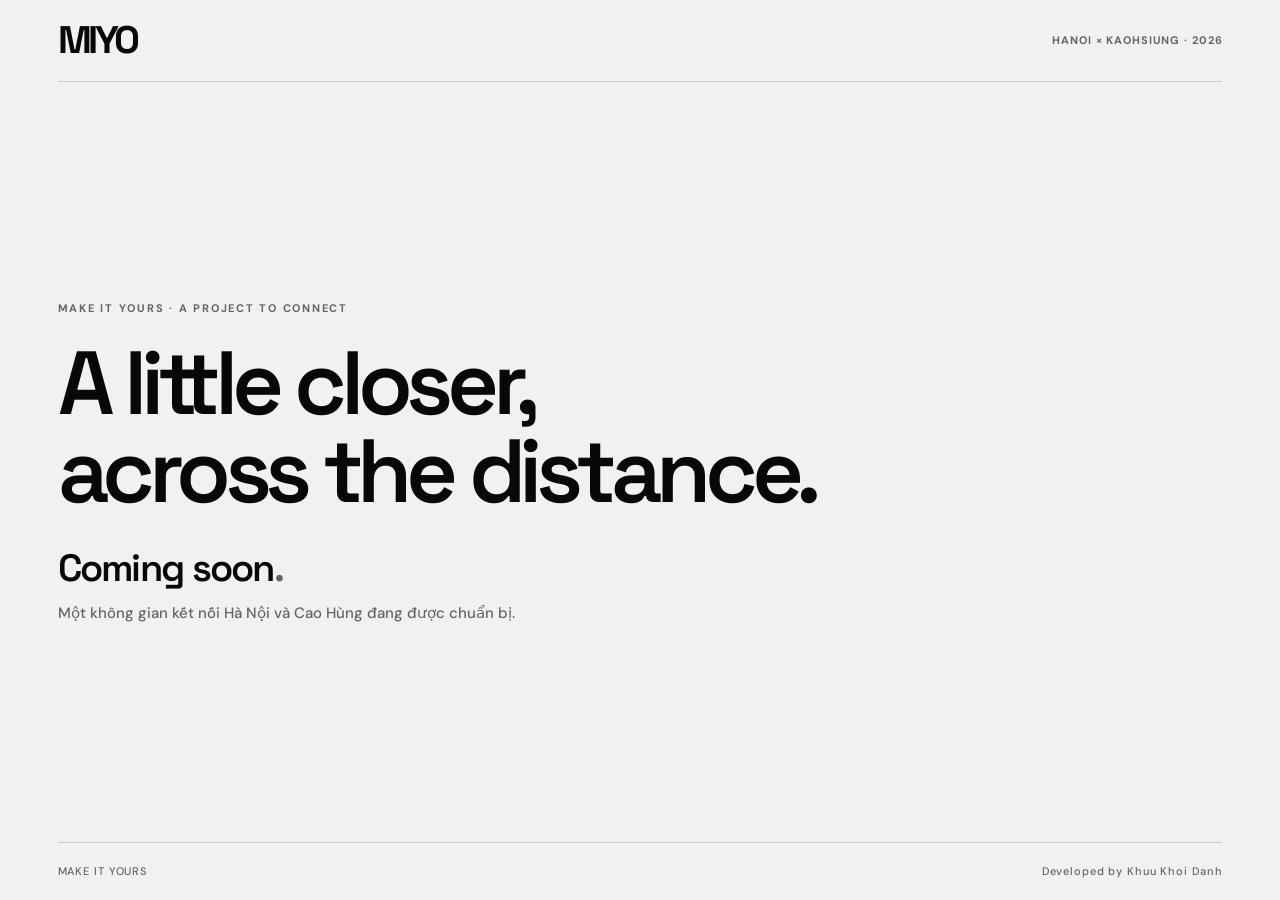
==== index.html @ 2bb4de09 "Publish MIYO coming soon page" ====
<!DOCTYPE html>
<html lang="vi">
<head>
  <meta charset="utf-8">
  <meta name="viewport" content="width=device-width, initial-scale=1">
  <meta name="description" content="MIYO — Make It Yours. Hanoi × Kaohsiung 2026. Coming soon.">
  <meta name="theme-color" content="#f1f1f0">
  <title>MIYO — Coming Soon</title>
  <link rel="preconnect" href="https://fonts.googleapis.com">
  <link rel="preconnect" href="https://fonts.gstatic.com" crossorigin>
  <link href="https://fonts.googleapis.com/css2?family=DM+Sans:wght@400;500;600;700&family=Space+Grotesk:wght@400;500;600;700&display=swap" rel="stylesheet">
  <link rel="stylesheet" href="coming-soon.css">
</head>
<body>
  <main class="coming-soon">
    <header class="topline">
      <a class="brand" href="./" aria-label="MIYO home">MIYO</a>
      <span>HANOI × KAOHSIUNG · 2026</span>
    </header>

    <section class="message" aria-labelledby="title">
      <p class="eyebrow">MAKE IT YOURS · A PROJECT TO CONNECT</p>
      <h1 id="title">A little closer,<br>across the distance.</h1>
      <p class="status">Coming soon<span aria-hidden="true">.</span></p>
      <p class="description">Một không gian kết nối Hà Nội và Cao Hùng đang được chuẩn bị.</p>
    </section>

    <footer>
      <span>MAKE IT YOURS</span>
      <span>Developed by Khuu Khoi Danh</span>
    </footer>
  </main>
</body>
</html>
---- coming-soon.css ----
:root {
  color-scheme: light;
  --paper: #f1f1f0;
  --ink: #080808;
  --muted: #656565;
  --line: #c9c9c7;
}

* { box-sizing: border-box; }

body {
  width: 100%;
  min-height: 100vh;
  min-height: 100svh;
  margin: 0;
  background: var(--paper);
  color: var(--ink);
  font: 500 15px/1.5 "DM Sans", Arial, sans-serif;
}

.coming-soon {
  display: flex;
  width: min(calc(100% - 9vw), 1740px);
  min-height: 100vh;
  min-height: 100svh;
  margin: auto;
  flex-direction: column;
}

.topline,
footer {
  display: flex;
  align-items: center;
  justify-content: space-between;
  gap: 20px;
}

.topline {
  min-height: 82px;
  border-bottom: 1px solid var(--line);
  color: var(--muted);
  font-size: 11px;
  font-weight: 700;
  letter-spacing: .08em;
}

.brand {
  color: var(--ink);
  font: 700 clamp(25px, 3vw, 39px)/1 "Space Grotesk", sans-serif;
  letter-spacing: -.09em;
  text-decoration: none;
}

.message {
  display: flex;
  flex: 1;
  flex-direction: column;
  justify-content: center;
  padding: 64px 0;
}

.eyebrow {
  margin: 0 0 24px;
  color: var(--muted);
  font-size: 11px;
  font-weight: 700;
  letter-spacing: .16em;
}

h1 {
  max-width: 900px;
  margin: 0;
  font: 600 clamp(42px, 7vw, 100px)/.98 "Space Grotesk", sans-serif;
  letter-spacing: -.07em;
}

.status {
  margin: 32px 0 0;
  font: 600 clamp(24px, 3vw, 38px)/1.1 "Space Grotesk", sans-serif;
  letter-spacing: -.045em;
}

.status span { color: var(--muted); }

.description {
  max-width: 480px;
  margin: 12px 0 0;
  color: var(--muted);
}

footer {
  min-height: 58px;
  border-top: 1px solid var(--line);
  color: var(--muted);
  font-size: 11px;
  letter-spacing: .08em;
}

@media (max-width: 600px) {
  .coming-soon { width: calc(100% - 36px); }
  .topline { min-height: 64px; font-size: 9px; }
  .message { padding: 48px 0; }
  .eyebrow { font-size: 9px; letter-spacing: .12em; }
  h1 { font-size: clamp(40px, 11vw, 64px); }
  .status { margin-top: 26px; }
  footer { min-height: 48px; gap: 12px; font-size: 8px; }
}
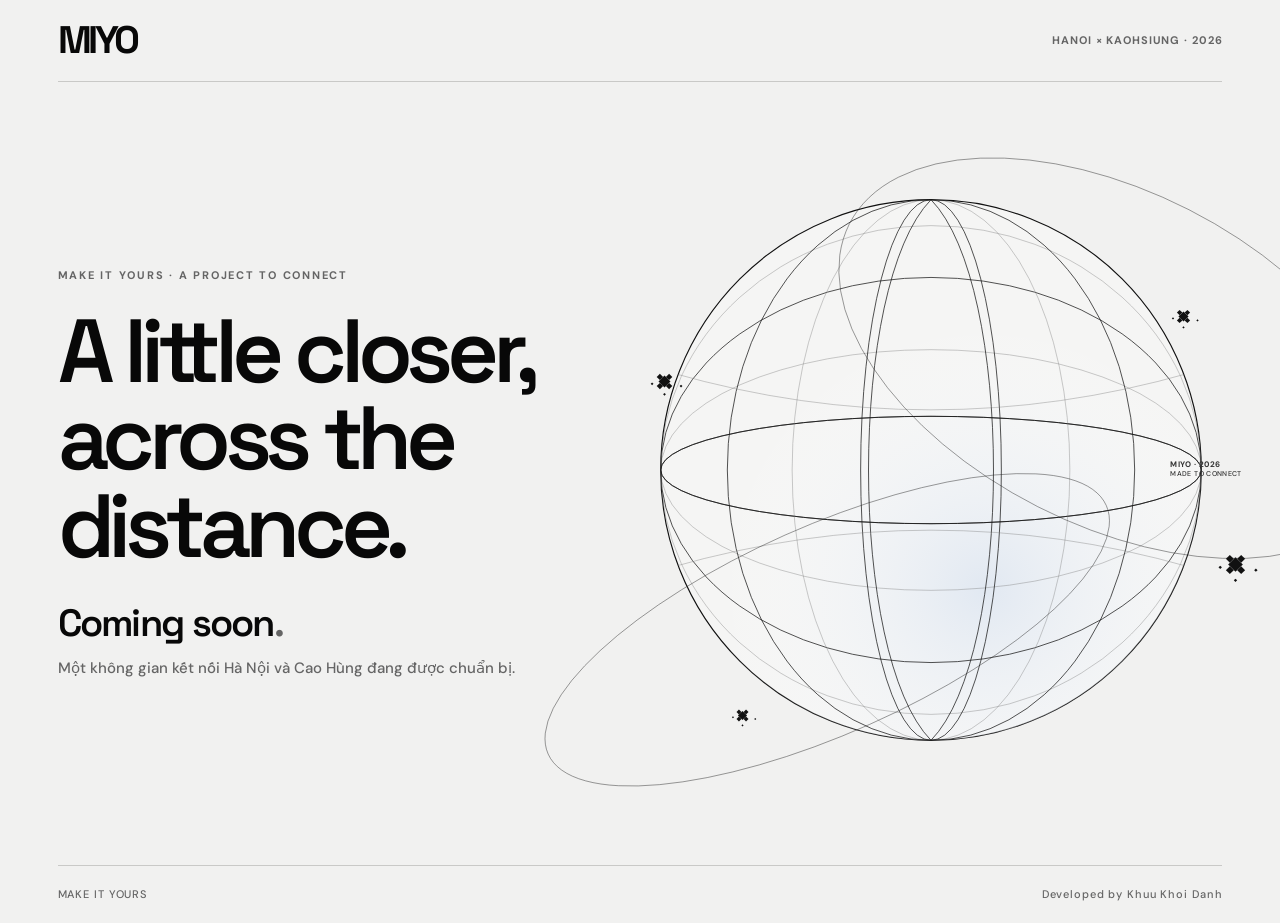
==== commit cfb59416: "Add globe and private access route" ====
--- a/index.html
+++ b/index.html
@@ -19,10 +19,41 @@
     </header>
 
     <section class="message" aria-labelledby="title">
-      <p class="eyebrow">MAKE IT YOURS · A PROJECT TO CONNECT</p>
-      <h1 id="title">A little closer,<br>across the distance.</h1>
-      <p class="status">Coming soon<span aria-hidden="true">.</span></p>
-      <p class="description">Một không gian kết nối Hà Nội và Cao Hùng đang được chuẩn bị.</p>
+      <div class="message-copy">
+        <p class="eyebrow">MAKE IT YOURS · A PROJECT TO CONNECT</p>
+        <h1 id="title">A little closer,<br>across the distance.</h1>
+        <p class="status">Coming soon<span aria-hidden="true">.</span></p>
+        <p class="description">Một không gian kết nối Hà Nội và Cao Hùng đang được chuẩn bị.</p>
+      </div>
+      <div class="globe-wrap" aria-hidden="true">
+        <svg class="globe" viewBox="0 0 700 700" role="presentation">
+          <defs>
+            <clipPath id="sphere"><circle cx="350" cy="350" r="292" /></clipPath>
+            <radialGradient id="glow" cx="60%" cy="72%">
+              <stop offset="0" stop-color="#dce5f1" stop-opacity=".8" />
+              <stop offset="1" stop-color="#fff" stop-opacity="0" />
+            </radialGradient>
+          </defs>
+          <circle class="mesh" cx="350" cy="350" r="292" />
+          <circle cx="350" cy="350" r="292" fill="url(#glow)" />
+          <g clip-path="url(#sphere)">
+            <ellipse class="lat" cx="350" cy="350" rx="292" ry="58" />
+            <ellipse class="lat soft" cx="350" cy="350" rx="292" ry="130" />
+            <ellipse class="lat" cx="350" cy="350" rx="292" ry="208" />
+            <ellipse class="lat soft" cx="350" cy="350" rx="292" ry="264" />
+            <ellipse class="lat" cx="350" cy="350" rx="292" ry="58" transform="rotate(180 350 350)" />
+            <ellipse class="long" cx="350" cy="350" rx="76" ry="292" />
+            <ellipse class="long soft" cx="350" cy="350" rx="150" ry="292" />
+            <ellipse class="long" cx="350" cy="350" rx="220" ry="292" />
+            <path class="long" d="M350 58 C260 150 260 550 350 642 M350 58 C440 150 440 550 350 642" />
+            <path class="lat soft" d="M70 245 Q350 325 630 245 M70 455 Q350 375 630 455" />
+          </g>
+          <ellipse class="orbit" cx="350" cy="350" rx="330" ry="112" transform="rotate(-24 350 350)" />
+          <ellipse class="orbit orbit-second" cx="350" cy="350" rx="320" ry="180" transform="rotate(27 350 350)" />
+        </svg>
+        <i class="sat one"></i><i class="sat two"></i><i class="sat three"></i><i class="sat four"></i>
+        <span class="annotation"><b>MIYO · 2026</b>MADE TO CONNECT</span>
+      </div>
     </section>
 
     <footer>
--- a/coming-soon.css
+++ b/coming-soon.css
@@ -52,12 +52,15 @@
 }
 
 .message {
-  display: flex;
+  display: grid;
   flex: 1;
-  flex-direction: column;
-  justify-content: center;
+  grid-template-columns: minmax(0, .9fr) minmax(340px, 1.1fr);
+  align-items: center;
+  gap: 24px;
   padding: 64px 0;
 }
+
+.message-copy { position: relative; z-index: 2; }
 
 .eyebrow {
   margin: 0 0 24px;
@@ -88,6 +91,61 @@
   color: var(--muted);
 }
 
+.globe-wrap {
+  position: relative;
+  width: min(52vw, 72svh, 720px);
+  aspect-ratio: 1;
+  justify-self: center;
+  margin-right: -7%;
+}
+
+.globe { width: 100%; height: 100%; overflow: visible; animation: float 8s ease-in-out infinite; }
+.globe .mesh { fill: rgba(255,255,255,.28); stroke: #111; stroke-width: 1.25; }
+.globe .lat, .globe .long { fill: none; stroke: #171717; stroke-width: 1; opacity: .8; }
+.globe .soft { stroke: #777; opacity: .42; }
+.orbit { fill: none; stroke: #222; stroke-width: .8; opacity: .55; transform-origin: center; animation: orbit 32s linear infinite; }
+.orbit-second { animation-direction: reverse; animation-duration: 40s; }
+
+.sat {
+  position: absolute;
+  width: 13px;
+  height: 13px;
+  background: #111;
+  transform: rotate(45deg);
+  box-shadow: 10px 0 0 -3px #111, -10px 0 0 -3px #111, 0 10px 0 -3px #111, 0 -10px 0 -3px #111;
+}
+
+.sat::after {
+  position: absolute;
+  top: 19px;
+  left: 19px;
+  width: 3px;
+  height: 3px;
+  background: #111;
+  content: "";
+  box-shadow: 9px -27px #111, -25px 2px #111;
+}
+
+.sat.one { top: 35%; left: 8%; transform: scale(.65) rotate(45deg); }
+.sat.two { top: 63%; right: 2%; transform: scale(.8) rotate(45deg); }
+.sat.three { top: 25%; right: 10%; transform: scale(.55) rotate(45deg); }
+.sat.four { bottom: 12%; left: 20%; transform: scale(.5) rotate(45deg); }
+
+.annotation {
+  position: absolute;
+  top: 48%;
+  right: 2%;
+  color: #333;
+  font-size: 7px;
+  line-height: 1.2;
+  letter-spacing: .05em;
+}
+
+.annotation b { display: block; font-size: 8px; }
+
+@keyframes float { 0%, 100% { transform: translateY(0); } 50% { transform: translateY(-10px); } }
+@keyframes orbit { to { transform: rotate(360deg); } }
+
 footer {
   min-height: 58px;
   border-top: 1px solid var(--line);
@@ -99,9 +157,20 @@
 @media (max-width: 600px) {
   .coming-soon { width: calc(100% - 36px); }
   .topline { min-height: 64px; font-size: 9px; }
-  .message { padding: 48px 0; }
+  .message { grid-template-columns: minmax(0, 1fr); grid-template-rows: auto minmax(0, 1fr); gap: 12px; padding: 24px 0; }
   .eyebrow { font-size: 9px; letter-spacing: .12em; }
   h1 { font-size: clamp(40px, 11vw, 64px); }
   .status { margin-top: 26px; }
+  .globe-wrap { width: min(70vw, 38svh, 360px); align-self: end; justify-self: end; margin: auto -4% 0 0; }
+  .annotation { right: -1%; font-size: 6px; }
   footer { min-height: 48px; gap: 12px; font-size: 8px; }
 }
+
+@media (max-width: 800px) and (min-width: 601px) {
+  .message { grid-template-columns: minmax(0, .9fr) minmax(300px, 1.1fr); }
+  .globe-wrap { width: min(48vw, 65svh, 520px); margin-right: -5%; }
+}
+
+@media (prefers-reduced-motion: reduce) {
+  *, *::before, *::after { animation: none !important; }
+}
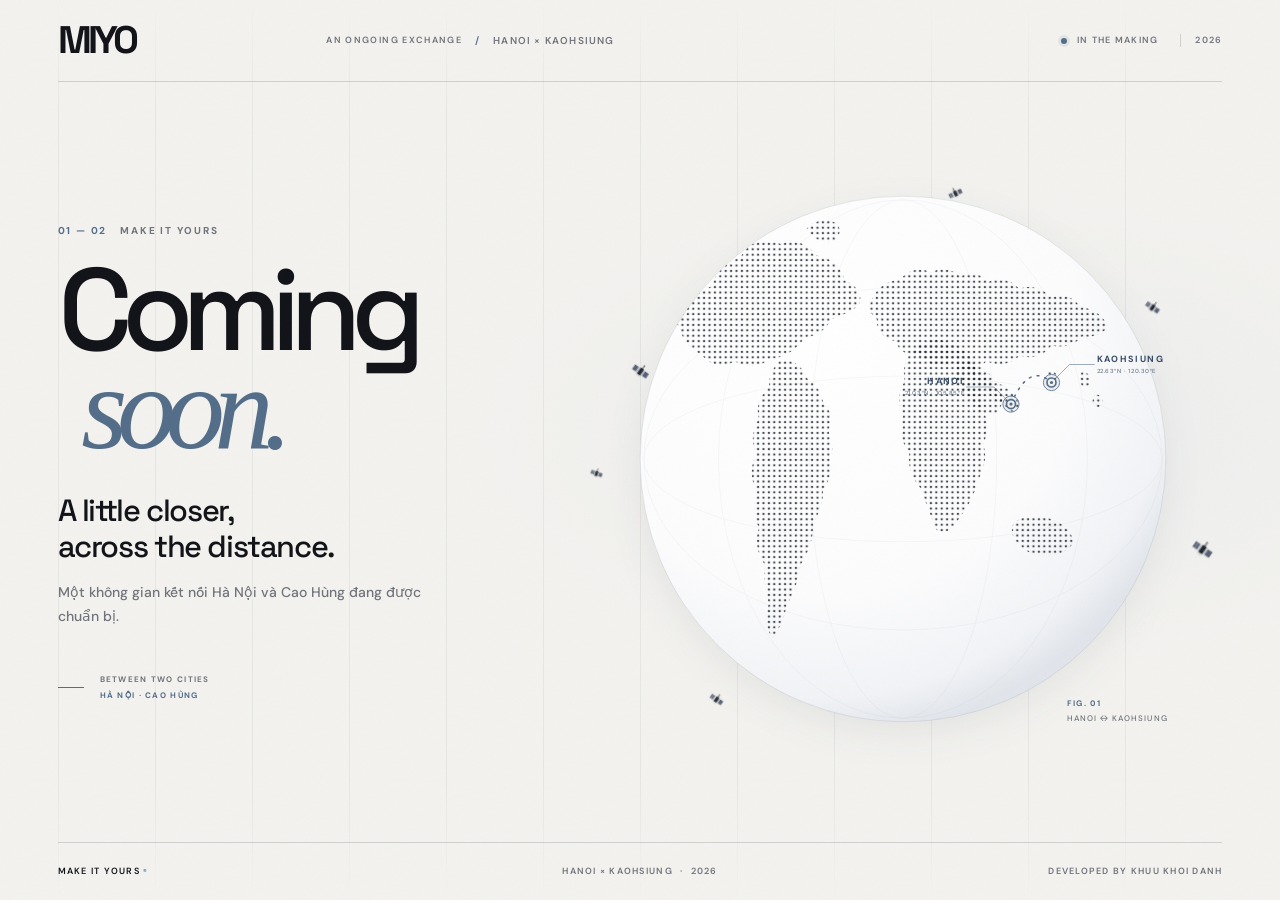
==== commit 39c98b7a: "Checkpoint current MIYO landing page" ====
--- a/index.html
+++ b/index.html
@@ -4,7 +4,7 @@
   <meta charset="utf-8">
   <meta name="viewport" content="width=device-width, initial-scale=1">
   <meta name="description" content="MIYO — Make It Yours. Hanoi × Kaohsiung 2026. Coming soon.">
-  <meta name="theme-color" content="#f1f1f0">
+  <meta name="theme-color" content="#f3f2ef">
   <title>MIYO — Coming Soon</title>
   <link rel="preconnect" href="https://fonts.googleapis.com">
   <link rel="preconnect" href="https://fonts.gstatic.com" crossorigin>
@@ -15,51 +15,186 @@
   <main class="coming-soon">
     <header class="topline">
       <a class="brand" href="./" aria-label="MIYO home">MIYO</a>
-      <span>HANOI × KAOHSIUNG · 2026</span>
+      <div class="topline-place">
+        <span class="topline-label">AN ONGOING EXCHANGE</span>
+        <span class="topline-separator" aria-hidden="true">/</span>
+        <span>HANOI × KAOHSIUNG</span>
+      </div>
+      <div class="topline-meta"><span class="status-mark" aria-hidden="true"></span><span>IN THE MAKING</span><span class="topline-year">2026</span></div>
     </header>
 
     <section class="message" aria-labelledby="title">
       <div class="message-copy">
-        <p class="eyebrow">MAKE IT YOURS · A PROJECT TO CONNECT</p>
-        <h1 id="title">A little closer,<br>across the distance.</h1>
-        <p class="status">Coming soon<span aria-hidden="true">.</span></p>
+        <p class="eyebrow"><span class="eyebrow-index">01 — 02</span> MAKE IT YOURS</p>
+        <h1 id="title"><span>Coming</span><span class="title-accent">soon.</span></h1>
+        <p class="tagline">A little closer,<br>across the distance.</p>
         <p class="description">Một không gian kết nối Hà Nội và Cao Hùng đang được chuẩn bị.</p>
+        <div class="copy-footnote">
+          <span class="footnote-rule" aria-hidden="true"></span>
+          <span>BETWEEN TWO CITIES</span>
+          <span>HÀ NỘI · CAO HÙNG</span>
+        </div>
       </div>
-      <div class="globe-wrap" aria-hidden="true">
-        <svg class="globe" viewBox="0 0 700 700" role="presentation">
+      <figure class="globe-wrap" aria-labelledby="map-caption">
+        <svg class="globe" viewBox="0 0 700 700" role="img" aria-labelledby="globe-title globe-description">
+          <title id="globe-title">Hanoi and Kaohsiung connected across the globe</title>
+          <desc id="globe-description">A dotted world map with animated markers and a route between the two cities.</desc>
           <defs>
             <clipPath id="sphere"><circle cx="350" cy="350" r="292" /></clipPath>
-            <radialGradient id="glow" cx="60%" cy="72%">
-              <stop offset="0" stop-color="#dce5f1" stop-opacity=".8" />
-              <stop offset="1" stop-color="#fff" stop-opacity="0" />
+            <radialGradient id="globe-shade" cx="34%" cy="27%" r="76%">
+              <stop offset="0" stop-color="#fff" />
+              <stop offset=".64" stop-color="#fcfcfd" />
+              <stop offset=".9" stop-color="#f1f3f6" />
+              <stop offset="1" stop-color="#e1e5eb" />
             </radialGradient>
+            <pattern id="map-dots" width="6" height="6" patternUnits="userSpaceOnUse">
+              <circle cx="3" cy="3" r="1.35" fill="#202630" />
+            </pattern>
           </defs>
           <circle class="mesh" cx="350" cy="350" r="292" />
-          <circle cx="350" cy="350" r="292" fill="url(#glow)" />
           <g clip-path="url(#sphere)">
-            <ellipse class="lat" cx="350" cy="350" rx="292" ry="58" />
-            <ellipse class="lat soft" cx="350" cy="350" rx="292" ry="130" />
-            <ellipse class="lat" cx="350" cy="350" rx="292" ry="208" />
-            <ellipse class="lat soft" cx="350" cy="350" rx="292" ry="264" />
-            <ellipse class="lat" cx="350" cy="350" rx="292" ry="58" transform="rotate(180 350 350)" />
-            <ellipse class="long" cx="350" cy="350" rx="76" ry="292" />
-            <ellipse class="long soft" cx="350" cy="350" rx="150" ry="292" />
-            <ellipse class="long" cx="350" cy="350" rx="220" ry="292" />
-            <path class="long" d="M350 58 C260 150 260 550 350 642 M350 58 C440 150 440 550 350 642" />
-            <path class="lat soft" d="M70 245 Q350 325 630 245 M70 455 Q350 375 630 455" />
+            <g class="graticule">
+              <ellipse cx="350" cy="350" rx="288" ry="92" />
+              <ellipse cx="350" cy="350" rx="288" ry="190" />
+              <ellipse cx="350" cy="350" rx="104" ry="288" />
+              <ellipse cx="350" cy="350" rx="205" ry="288" />
+            </g>
+            <path class="landmass" d="M99 199 C106 181 119 166 137 158 C143 141 155 131 170 125 C178 109 196 103 214 111 C229 104 244 111 254 124 C270 126 282 137 285 151 C299 157 306 168 301 179 C293 187 281 190 270 195 C264 208 252 213 240 216 C231 229 217 238 201 239 C190 249 176 250 163 241 C149 250 136 246 126 234 C112 228 104 215 99 199Z" />
+            <path class="landmass" d="M215 239 C228 239 239 248 244 261 C252 265 259 274 261 286 C270 295 273 307 267 318 C270 329 275 340 269 351 C272 365 267 376 261 386 C262 401 254 413 250 425 C250 442 244 455 236 468 C234 486 227 501 220 515 C218 529 211 541 205 549 C197 538 196 524 201 511 C198 498 194 483 197 468 C188 455 185 441 190 427 C184 414 182 399 188 386 C180 373 180 358 187 345 C181 332 182 317 190 305 C186 293 191 280 201 270 C201 257 206 247 215 239Z" />
+            <path class="landmass" d="M315 174 C320 160 332 151 347 151 C355 140 369 136 381 143 C392 136 405 139 414 147 C425 141 437 144 445 153 C458 148 471 151 479 161 C492 156 505 160 513 169 C527 165 541 171 547 181 C562 182 573 192 578 203 C571 212 560 215 549 214 C540 224 527 227 515 224 C505 237 492 239 480 235 C468 246 455 247 443 241 C431 253 417 253 406 243 C393 250 380 246 371 236 C357 238 346 230 341 219 C328 216 320 207 321 195 C313 189 311 181 315 174Z" />
+            <path class="landmass" d="M418 240 C433 243 447 253 453 265 C466 269 478 280 479 291 C475 300 467 299 461 290 C453 287 447 279 441 271 C432 264 423 254 418 240Z" />
+            <path class="landmass" d="M362 228 C376 216 393 215 407 223 C421 228 430 240 430 255 C440 266 443 280 438 293 C445 306 445 321 439 334 C444 347 440 362 433 374 C430 390 421 405 411 418 C404 430 393 436 385 426 C381 410 374 397 370 383 C360 372 355 358 357 344 C348 331 345 316 350 302 C344 289 344 275 352 264 C349 249 353 237 362 228Z" />
+            <path class="landmass" d="M411 247 C425 244 439 251 446 263 C456 269 462 280 459 291 C454 302 444 304 435 297 C427 287 417 279 411 267 C407 260 407 253 411 247Z" />
+            <path class="landmass" d="M474 420 C487 411 504 411 517 418 C531 422 539 433 539 444 C531 454 519 459 507 457 C493 458 481 450 474 439 C470 432 470 425 474 420Z" />
+            <path class="landmass" d="M243 94 C252 84 265 82 276 88 C282 94 280 103 273 109 C261 111 250 106 243 94Z" />
+            <path class="landmass" d="M511 253 C516 250 521 254 521 260 C521 265 517 270 513 269 C509 265 508 258 511 253Z M548 254 C553 252 558 256 559 262 C558 268 554 272 550 270 C546 266 545 259 548 254Z M563 279 C568 277 572 281 572 286 C571 291 567 294 563 291 C560 288 560 283 563 279Z" />
           </g>
-          <ellipse class="orbit" cx="350" cy="350" rx="330" ry="112" transform="rotate(-24 350 350)" />
-          <ellipse class="orbit orbit-second" cx="350" cy="350" rx="320" ry="180" transform="rotate(27 350 350)" />
+          <g class="city-connection">
+            <path id="city-route-path" class="city-route" d="M470 289 Q490 242 515 265" />
+            <g class="city-marker hanoi">
+              <circle class="city-pulse" cx="470" cy="289" r="9" />
+              <circle class="city-dot" cx="470" cy="289" r="5" />
+              <circle class="city-core" cx="470" cy="289" r="1.8" />
+              <path class="city-leader" d="M466 285 L451 270 H420" />
+              <text class="city-label" x="418" y="267" text-anchor="end">
+                <tspan>HANOI</tspan><tspan class="city-coordinates" x="418" dy="12">21.03°N · 105.85°E</tspan>
+              </text>
+            </g>
+            <g class="city-marker kaohsiung">
+              <circle class="city-pulse" cx="515" cy="265" r="9" />
+              <circle class="city-dot" cx="515" cy="265" r="5" />
+              <circle class="city-core" cx="515" cy="265" r="1.8" />
+              <path class="city-leader" d="M519 261 L535 245 H563" />
+              <text class="city-label" x="565" y="242">
+                <tspan>KAOHSIUNG</tspan><tspan class="city-coordinates" x="565" dy="12">22.63°N · 120.30°E</tspan>
+              </text>
+            </g>
+          </g>
+          <g class="pointer-connection">
+            <path class="pointer-route" />
+            <circle class="pointer-ring" r="12" />
+            <circle class="pointer-core" r="3" />
+            <text class="pointer-caption" text-anchor="start">TO HANOI</text>
+          </g>
         </svg>
-        <i class="sat one"></i><i class="sat two"></i><i class="sat three"></i><i class="sat four"></i>
-        <span class="annotation"><b>MIYO · 2026</b>MADE TO CONNECT</span>
-      </div>
+        <i class="sat one" aria-hidden="true"></i><i class="sat two" aria-hidden="true"></i><i class="sat three" aria-hidden="true"></i><i class="sat four" aria-hidden="true"></i><i class="sat five" aria-hidden="true"></i><i class="sat six" aria-hidden="true"></i>
+        <figcaption class="annotation" id="map-caption"><b>FIG. 01</b><span>HANOI ↔ KAOHSIUNG</span></figcaption>
+      </figure>
     </section>
 
     <footer>
-      <span>MAKE IT YOURS</span>
-      <span>Developed by Khuu Khoi Danh</span>
+      <span class="footer-project">MAKE IT YOURS <i aria-hidden="true">®</i></span>
+      <span class="footer-place">HANOI × KAOHSIUNG <span>·</span> 2026</span>
+      <span class="footer-credit">DEVELOPED BY KHUU KHOI DANH</span>
     </footer>
   </main>
+  <script>
+    const globeWrap = document.querySelector(".globe-wrap");
+    const messageCopy = document.querySelector(".message-copy");
+    const satellites = globeWrap ? globeWrap.querySelectorAll(".sat") : [];
+    const pointerRoute = globeWrap && globeWrap.querySelector(".pointer-route");
+    const pointerRing = globeWrap && globeWrap.querySelector(".pointer-ring");
+    const pointerCore = globeWrap && globeWrap.querySelector(".pointer-core");
+    const pointerCaption = globeWrap && globeWrap.querySelector(".pointer-caption");
+    const cityTargets = [
+      { name: "HANOI", x: 470, y: 289, element: globeWrap && globeWrap.querySelector(".hanoi") },
+      { name: "KAOHSIUNG", x: 515, y: 265, element: globeWrap && globeWrap.querySelector(".kaohsiung") }
+    ];
+    const reduceMotion = window.matchMedia("(prefers-reduced-motion: reduce)").matches;
+
+    if (globeWrap && !reduceMotion) {
+      let queuedPointer = null;
+      let pointerFrame = 0;
+
+      const updatePointerConnection = () => {
+        pointerFrame = 0;
+        if (!queuedPointer) return;
+
+        const bounds = globeWrap.getBoundingClientRect();
+        const x = Math.max(14, Math.min(686, ((queuedPointer.x - bounds.left) / bounds.width) * 700));
+        const y = Math.max(14, Math.min(686, ((queuedPointer.y - bounds.top) / bounds.height) * 700));
+        const target = cityTargets.reduce((nearest, city) => {
+          const distance = (city.x - x) ** 2 + (city.y - y) ** 2;
+          return distance < nearest.distance ? { city, distance } : nearest;
+        }, { city: cityTargets[0], distance: Infinity }).city;
+        const controlX = (target.x + x) / 2;
+        const controlY = (target.y + y) / 2 - 24;
+
+        pointerRoute.setAttribute("d", `M${target.x} ${target.y} Q${controlX} ${controlY} ${x} ${y}`);
+        pointerRing.setAttribute("cx", x);
+        pointerRing.setAttribute("cy", y);
+        pointerCore.setAttribute("cx", x);
+        pointerCore.setAttribute("cy", y);
+        pointerCaption.setAttribute("x", x > 560 ? x - 14 : x + 14);
+        pointerCaption.setAttribute("y", Math.max(26, y - 15));
+        pointerCaption.setAttribute("text-anchor", x > 560 ? "end" : "start");
+        pointerCaption.textContent = `TO ${target.name}`;
+        cityTargets.forEach((city) => city.element.classList.toggle("is-target", city === target));
+      };
+
+      globeWrap.addEventListener("pointermove", (event) => {
+        if (event.pointerType === "touch") return;
+
+        const bounds = globeWrap.getBoundingClientRect();
+        const x = (event.clientX - bounds.left) / bounds.width;
+        const y = (event.clientY - bounds.top) / bounds.height;
+        const dx = (x - .5) * 2;
+        const dy = (y - .5) * 2;
+        queuedPointer = { x: event.clientX, y: event.clientY };
+        if (!pointerFrame) pointerFrame = window.requestAnimationFrame(updatePointerConnection);
+
+        globeWrap.classList.add("is-pointer-active");
+        globeWrap.style.setProperty("--pointer-x", `${x * 100}%`);
+        globeWrap.style.setProperty("--pointer-y", `${y * 100}%`);
+        globeWrap.style.setProperty("--tilt-x", `${dy * -8}deg`);
+        globeWrap.style.setProperty("--tilt-y", `${dx * 8}deg`);
+        messageCopy.style.setProperty("--copy-shift-x", `${dx * -5}px`);
+        messageCopy.style.setProperty("--copy-shift-y", `${dy * -4}px`);
+
+        satellites.forEach((satellite, index) => {
+          const depth = index + 2;
+          satellite.style.setProperty("--sat-shift-x", `${dx * depth * 2}px`);
+          satellite.style.setProperty("--sat-shift-y", `${dy * depth * 2}px`);
+        });
+      });
+
+      globeWrap.addEventListener("pointerleave", () => {
+        globeWrap.classList.remove("is-pointer-active");
+        if (pointerFrame) window.cancelAnimationFrame(pointerFrame);
+        pointerFrame = 0;
+        queuedPointer = null;
+        cityTargets.forEach((city) => city.element.classList.remove("is-target"));
+        ["--pointer-x", "--pointer-y", "--tilt-x", "--tilt-y"].forEach((property) => {
+          globeWrap.style.removeProperty(property);
+        });
+        messageCopy.style.removeProperty("--copy-shift-x");
+        messageCopy.style.removeProperty("--copy-shift-y");
+        satellites.forEach((satellite) => {
+          satellite.style.removeProperty("--sat-shift-x");
+          satellite.style.removeProperty("--sat-shift-y");
+        });
+      });
+    }
+  </script>
 </body>
 </html>
--- a/coming-soon.css
+++ b/coming-soon.css
@@ -1,176 +1,387 @@
 :root {
   color-scheme: light;
-  --paper: #f1f1f0;
-  --ink: #080808;
-  --muted: #656565;
-  --line: #c9c9c7;
+  --paper: #f3f2ef;
+  --ink: #111318;
+  --muted: #70737a;
+  --line: rgba(24, 31, 40, .16);
+  --accent: #536d89;
+  --accent-soft: #dce3eb;
 }
 
 * { box-sizing: border-box; }
+
+html { height: 100%; overflow: hidden; }
 
 body {
   width: 100%;
-  min-height: 100vh;
-  min-height: 100svh;
+  height: 100vh;
+  height: 100svh;
   margin: 0;
-  background: var(--paper);
+  overflow: hidden;
+  background: radial-gradient(ellipse at 76% 48%, rgba(211, 220, 231, .24), transparent 36%), var(--paper);
   color: var(--ink);
   font: 500 15px/1.5 "DM Sans", Arial, sans-serif;
 }
 
+body::after {
+  position: fixed;
+  z-index: 10;
+  inset: 0;
+  background-image: url("data:image/svg+xml,%3Csvg viewBox='0 0 180 180' xmlns='http://www.w3.org/2000/svg'%3E%3Cfilter id='n'%3E%3CfeTurbulence type='fractalNoise' baseFrequency='.82' numOctaves='3' stitchTiles='stitch'/%3E%3C/filter%3E%3Crect width='100%25' height='100%25' filter='url(%23n)' opacity='.18'/%3E%3C/svg%3E");
+  background-size: 180px 180px;
+  content: "";
+  opacity: .13;
+  pointer-events: none;
+}
+
 .coming-soon {
-  display: flex;
-  width: min(calc(100% - 9vw), 1740px);
-  min-height: 100vh;
-  min-height: 100svh;
+  position: relative;
+  display: grid;
+  width: min(calc(100% - 9vw), 1720px);
+  height: 100vh;
+  height: 100svh;
   margin: auto;
-  flex-direction: column;
+  grid-template-rows: 82px minmax(0, 1fr) 58px;
+  isolation: isolate;
+  overflow: hidden;
+}
+
+.coming-soon::before {
+  position: absolute;
+  z-index: -1;
+  inset: 0;
+  background-image: linear-gradient(to right, rgba(28, 37, 49, .055) 1px, transparent 1px);
+  background-size: 8.333333% 100%;
+  content: "";
+  mask-image: linear-gradient(to bottom, transparent, #000 13%, #000 87%, transparent);
+  pointer-events: none;
 }
 
 .topline,
 footer {
+  position: relative;
+  z-index: 1;
+  display: grid;
+  align-items: center;
+  border-color: var(--line);
+}
+
+.topline {
+  grid-template-columns: .75fr 1.5fr 1fr;
+  min-height: 0;
+  border-bottom: 1px solid var(--line);
+  color: var(--muted);
+  font-size: 10px;
+  font-weight: 600;
+  letter-spacing: .12em;
+}
+
+.brand {
+  color: var(--ink);
+  width: fit-content;
+  font: 700 clamp(28px, 3vw, 40px)/1 "Space Grotesk", sans-serif;
+  letter-spacing: -.1em;
+  text-decoration: none;
+  transition: opacity .25s ease, transform .35s cubic-bezier(.2, .8, .2, 1);
+}
+
+.brand:hover { transform: translateY(-2px); opacity: .68; }
+.brand:focus-visible { outline: 2px solid currentColor; outline-offset: 6px; }
+
+.topline-place { display: flex; align-items: center; gap: 13px; }
+.topline-label { color: var(--muted); font-size: 9px; letter-spacing: .15em; }
+.topline-separator { color: var(--accent); }
+.topline-meta { display: flex; align-items: center; justify-content: flex-end; gap: 10px; font-size: 9px; letter-spacing: .14em; }
+.status-mark { width: 6px; height: 6px; border-radius: 50%; background: var(--accent); box-shadow: 0 0 0 3px rgba(83, 109, 137, .1); }
+.topline-year { margin-left: 12px; padding-left: 14px; border-left: 1px solid var(--line); }
+
+.message {
+  display: grid;
+  position: relative;
+  z-index: 1;
+  min-height: 0;
+  grid-template-columns: minmax(330px, .84fr) minmax(0, 1.16fr);
+  align-items: center;
+  gap: clamp(28px, 5vw, 88px);
+  padding: clamp(24px, 4vh, 52px) 0;
+}
+
+.message-copy {
+  position: relative;
+  z-index: 2;
+  max-width: 610px;
+  transform: translate3d(var(--copy-shift-x, 0px), var(--copy-shift-y, 0px), 0);
+  transition: transform .24s ease-out;
+}
+
+.eyebrow {
   display: flex;
   align-items: center;
-  justify-content: space-between;
-  gap: 20px;
-}
-
-.topline {
-  min-height: 82px;
-  border-bottom: 1px solid var(--line);
-  color: var(--muted);
-  font-size: 11px;
+  gap: 13px;
+  margin: 0 0 clamp(20px, 3vh, 34px);
+  color: var(--muted);
+  font-size: 10px;
   font-weight: 700;
-  letter-spacing: .08em;
-}
-
-.brand {
-  color: var(--ink);
-  font: 700 clamp(25px, 3vw, 39px)/1 "Space Grotesk", sans-serif;
+  letter-spacing: .18em;
+  animation: rise-in .7s .08s both;
+}
+
+.eyebrow-index { color: var(--accent); font-variant-numeric: tabular-nums; }
+
+h1 {
+  display: grid;
+  justify-items: start;
+  max-width: 700px;
+  margin: 0;
+  font: 500 clamp(76px, 9.1vw, 142px)/.78 "Space Grotesk", sans-serif;
+  letter-spacing: -.095em;
+  animation: rise-in .85s .16s both;
+}
+
+.title-accent {
+  margin-left: .2em;
+  color: var(--accent);
+  font: italic 400 1.02em/ .9 Georgia, "Times New Roman", serif;
   letter-spacing: -.09em;
-  text-decoration: none;
-}
-
-.message {
-  display: grid;
-  flex: 1;
-  grid-template-columns: minmax(0, .9fr) minmax(340px, 1.1fr);
+}
+
+.tagline {
+  max-width: 410px;
+  margin: clamp(24px, 3.4vh, 38px) 0 0;
+  font: 500 clamp(22px, 2.4vw, 32px)/1.17 "Space Grotesk", sans-serif;
+  letter-spacing: -.045em;
+  animation: rise-in .8s .28s both;
+}
+
+.description {
+  max-width: 390px;
+  margin: 16px 0 0;
+  color: var(--muted);
+  font-size: 14px;
+  line-height: 1.7;
+  animation: rise-in .8s .4s both;
+}
+
+.copy-footnote {
+  display: grid;
+  grid-template-columns: 30px auto;
   align-items: center;
-  gap: 24px;
-  padding: 64px 0;
-}
-
-.message-copy { position: relative; z-index: 2; }
-
-.eyebrow {
-  margin: 0 0 24px;
-  color: var(--muted);
-  font-size: 11px;
+  column-gap: 12px;
+  row-gap: 4px;
+  width: fit-content;
+  margin-top: clamp(30px, 5vh, 60px);
+  color: var(--muted);
+  font-size: 8px;
   font-weight: 700;
   letter-spacing: .16em;
-}
-
-h1 {
-  max-width: 900px;
-  margin: 0;
-  font: 600 clamp(42px, 7vw, 100px)/.98 "Space Grotesk", sans-serif;
-  letter-spacing: -.07em;
-}
-
-.status {
-  margin: 32px 0 0;
-  font: 600 clamp(24px, 3vw, 38px)/1.1 "Space Grotesk", sans-serif;
-  letter-spacing: -.045em;
-}
-
-.status span { color: var(--muted); }
-
-.description {
-  max-width: 480px;
-  margin: 12px 0 0;
-  color: var(--muted);
-}
+  animation: rise-in .8s .5s both;
+}
+
+.footnote-rule { grid-row: 1 / span 2; width: 26px; height: 1px; background: var(--accent); }
+.copy-footnote span:last-child { color: var(--accent); }
 
 .globe-wrap {
   position: relative;
-  width: min(52vw, 72svh, 720px);
+  width: min(54vw, 70svh, 760px);
   aspect-ratio: 1;
   justify-self: center;
-  margin-right: -7%;
-}
-
-.globe { width: 100%; height: 100%; overflow: visible; animation: float 8s ease-in-out infinite; }
-.globe .mesh { fill: rgba(255,255,255,.28); stroke: #111; stroke-width: 1.25; }
-.globe .lat, .globe .long { fill: none; stroke: #171717; stroke-width: 1; opacity: .8; }
-.globe .soft { stroke: #777; opacity: .42; }
-.orbit { fill: none; stroke: #222; stroke-width: .8; opacity: .55; transform-origin: center; animation: orbit 32s linear infinite; }
-.orbit-second { animation-direction: reverse; animation-duration: 40s; }
+  margin: 0;
+  transform: perspective(1100px) rotateX(var(--tilt-x, 0deg)) rotateY(var(--tilt-y, 0deg)) scale(var(--globe-scale, 1));
+  transform-style: preserve-3d;
+  transition: transform .2s ease-out, filter .4s ease;
+}
+
+.globe-wrap::before {
+  position: absolute;
+  z-index: 0;
+  inset: 8%;
+  border-radius: 50%;
+  background: radial-gradient(circle at var(--pointer-x, 50%) var(--pointer-y, 50%), rgba(173, 190, 211, .3), transparent 48%);
+  content: "";
+  opacity: 0;
+  transition: opacity .3s ease;
+  pointer-events: none;
+}
+
+.globe-wrap.is-pointer-active::before { opacity: 1; }
+
+.globe { position: relative; z-index: 1; width: 100%; height: 100%; overflow: visible; filter: drop-shadow(0 12px 18px rgba(37, 49, 66, .065)); animation: globe-drift 12s ease-in-out infinite, map-reveal 1.25s .18s both; }
+.globe .mesh { fill: url(#globe-shade); stroke: rgba(92, 103, 119, .13); stroke-width: 1.1; transition: stroke .45s ease, stroke-width .45s ease; }
+.globe .graticule { fill: none; stroke: #98a3b2; stroke-width: .7; opacity: .12; }
+.globe .landmass { fill: url(#map-dots); opacity: .82; }
+.city-route {
+  fill: none;
+  stroke: var(--accent);
+  stroke-width: 1.7;
+  stroke-linecap: round;
+  stroke-dasharray: 2 7;
+  animation: route-flow 4s linear infinite;
+}
+
+.city-pulse {
+  fill: rgba(83, 109, 137, .1);
+  stroke: var(--accent);
+  stroke-width: .9;
+  transform-box: fill-box;
+  transform-origin: center;
+  animation: city-pulse 2.6s ease-out infinite;
+}
+
+.kaohsiung .city-pulse { animation-delay: 1.3s; }
+.city-dot { fill: var(--paper); stroke: var(--accent); stroke-width: 1.8; }
+.city-core { fill: var(--accent); }
+.city-leader { fill: none; stroke: var(--accent); stroke-width: .85; opacity: .72; }
+.city-label { fill: #344b66; font: 700 10px/1 "DM Sans", Arial, sans-serif; letter-spacing: 1.55px; }
+.city-coordinates { fill: #66778c; font-size: 6.5px; font-weight: 500; letter-spacing: .65px; }
+.city-dot, .city-label { transition: filter .3s ease, stroke-width .3s ease, fill .3s ease, letter-spacing .3s ease; }
+.city-marker.is-target .city-dot { filter: drop-shadow(0 0 2px rgba(75, 112, 157, .35)); stroke-width: 2.5; }
+.city-marker.is-target .city-label { fill: #142d48; letter-spacing: 2px; }
+
+.pointer-connection { opacity: 0; transition: opacity .2s ease; pointer-events: none; }
+.globe-wrap.is-pointer-active .pointer-connection { opacity: 1; }
+.pointer-route { fill: none; stroke: var(--accent); stroke-width: 1.25; stroke-dasharray: 2 6; opacity: .72; animation: route-flow 1.5s linear infinite; }
+.pointer-ring { fill: rgba(173, 190, 211, .1); stroke: var(--accent); stroke-width: 1.1; transform-box: fill-box; transform-origin: center; animation: pointer-ripple 1.5s ease-out infinite; }
+.pointer-core { fill: #26394e; stroke: var(--paper); stroke-width: 1.5; }
+.pointer-caption { fill: #344b66; font: 700 8px/1 "DM Sans", Arial, sans-serif; letter-spacing: 1.25px; }
 
 .sat {
   position: absolute;
-  width: 13px;
-  height: 13px;
-  background: #111;
-  transform: rotate(45deg);
-  box-shadow: 10px 0 0 -3px #111, -10px 0 0 -3px #111, 0 10px 0 -3px #111, 0 -10px 0 -3px #111;
-}
-
-.sat::after {
-  position: absolute;
-  top: 19px;
-  left: 19px;
-  width: 3px;
-  height: 3px;
-  background: #111;
+  width: 5px;
+  height: 9px;
+  border-radius: 1px;
+  background: #202633;
+  box-shadow: 0 1px 3px rgba(0, 0, 0, .25);
+  transform: rotate(35deg);
+  translate: var(--sat-shift-x, 0px) var(--sat-shift-y, 0px);
+  transition: transform .45s cubic-bezier(.2, .8, .2, 1), translate .2s ease-out;
+  z-index: 2;
+}
+
+.sat::before {
+  position: absolute;
+  top: 1px;
+  left: -8px;
+  width: 6px;
+  height: 7px;
+  background: repeating-linear-gradient(90deg, #586174 0 2px, #8b93a1 2px 3px);
   content: "";
-  box-shadow: 9px -27px #111, -25px 2px #111;
-}
-
-.sat.one { top: 35%; left: 8%; transform: scale(.65) rotate(45deg); }
-.sat.two { top: 63%; right: 2%; transform: scale(.8) rotate(45deg); }
-.sat.three { top: 25%; right: 10%; transform: scale(.55) rotate(45deg); }
-.sat.four { bottom: 12%; left: 20%; transform: scale(.5) rotate(45deg); }
+  box-shadow: 15px 0 0 #586174;
+}
+
+.sat::after { position: absolute; top: -5px; left: 2px; width: 1px; height: 5px; background: #202633; content: ""; }
+
+.sat.one { top: 35%; left: 8%; transform: scale(.8) rotate(35deg); }
+.sat.two { top: 63%; right: 2%; transform: scale(.95) rotate(35deg); }
+.sat.three { top: 25%; right: 10%; transform: scale(.7) rotate(35deg); }
+.sat.four { bottom: 12%; left: 20%; transform: scale(.65) rotate(35deg); }
+.sat.five { top: 7%; left: 58%; transform: scale(.65) rotate(-25deg); }
+.sat.six { top: 51%; left: 1%; transform: scale(.55) rotate(20deg); }
 
 .annotation {
   position: absolute;
-  top: 48%;
-  right: 2%;
-  color: #333;
-  font-size: 7px;
+  right: 8%;
+  bottom: 9%;
+  display: grid;
+  gap: 5px;
+  color: var(--muted);
+  font-size: 8px;
   line-height: 1.2;
-  letter-spacing: .05em;
-}
-
-.annotation b { display: block; font-size: 8px; }
-
-@keyframes float { 0%, 100% { transform: translateY(0); } 50% { transform: translateY(-10px); } }
-@keyframes orbit { to { transform: rotate(360deg); } }
+  letter-spacing: .13em;
+  z-index: 2;
+}
+
+.annotation b { color: var(--accent); font-size: 8px; letter-spacing: .16em; }
+
+@media (hover: hover) and (pointer: fine) {
+  .globe-wrap:hover { --globe-scale: 1.018; filter: drop-shadow(0 14px 24px rgba(8, 8, 8, .075)); }
+  .globe-wrap:hover .mesh { stroke: rgba(83, 109, 137, .32); stroke-width: 1.5; }
+  .globe-wrap:hover .sat { filter: brightness(1.12); }
+  .globe-wrap:hover .annotation { color: var(--ink); }
+}
+
+@keyframes globe-drift { 0%, 100% { transform: translateY(0); } 50% { transform: translateY(-5px); } }
+@keyframes map-reveal { from { opacity: 0; } to { opacity: 1; } }
+@keyframes rise-in { from { opacity: 0; transform: translateY(16px); } to { opacity: 1; transform: translateY(0); } }
+@keyframes route-flow { to { stroke-dashoffset: -36; } }
+@keyframes city-pulse { 0% { opacity: .75; transform: scale(.45); } 75%, 100% { opacity: 0; transform: scale(2.1); } }
+@keyframes pointer-ripple { 0% { opacity: .9; transform: scale(.35); } 100% { opacity: 0; transform: scale(2.2); } }
 
 footer {
-  min-height: 58px;
+  grid-template-columns: 1fr auto 1fr;
+  min-height: 0;
+  gap: 16px;
   border-top: 1px solid var(--line);
   color: var(--muted);
-  font-size: 11px;
-  letter-spacing: .08em;
-}
-
-@media (max-width: 600px) {
-  .coming-soon { width: calc(100% - 36px); }
-  .topline { min-height: 64px; font-size: 9px; }
-  .message { grid-template-columns: minmax(0, 1fr); grid-template-rows: auto minmax(0, 1fr); gap: 12px; padding: 24px 0; }
-  .eyebrow { font-size: 9px; letter-spacing: .12em; }
-  h1 { font-size: clamp(40px, 11vw, 64px); }
-  .status { margin-top: 26px; }
-  .globe-wrap { width: min(70vw, 38svh, 360px); align-self: end; justify-self: end; margin: auto -4% 0 0; }
-  .annotation { right: -1%; font-size: 6px; }
-  footer { min-height: 48px; gap: 12px; font-size: 8px; }
-}
-
-@media (max-width: 800px) and (min-width: 601px) {
-  .message { grid-template-columns: minmax(0, .9fr) minmax(300px, 1.1fr); }
-  .globe-wrap { width: min(48vw, 65svh, 520px); margin-right: -5%; }
+  font-size: 9px;
+  font-weight: 600;
+  letter-spacing: .14em;
+}
+
+.footer-project { color: var(--ink); }
+.footer-project i { color: var(--accent); font-size: .8em; font-style: normal; }
+.footer-place { text-align: center; }
+.footer-place span { padding: 0 4px; color: var(--accent); }
+.footer-credit { justify-self: end; text-align: right; }
+
+@media (max-width: 980px) and (min-width: 701px) {
+  .coming-soon { width: calc(100% - 64px); }
+  .topline { grid-template-columns: .65fr 1.45fr 1fr; }
+  .topline-label { display: none; }
+  .message { grid-template-columns: minmax(285px, .9fr) minmax(0, 1.1fr); gap: 24px; }
+  h1 { font-size: clamp(76px, 9vw, 106px); }
+  .globe-wrap { width: min(52vw, 64svh, 600px); }
+  .copy-footnote { margin-top: 30px; }
+}
+
+@media (max-width: 700px) {
+  .coming-soon {
+    width: calc(100% - 36px);
+    grid-template-rows: 62px minmax(0, 1fr) 48px;
+  }
+
+  .coming-soon::before { background-size: 25% 100%; }
+  .topline { grid-template-columns: 1fr auto; font-size: 9px; }
+  .topline-place { display: none; }
+  .topline-meta { gap: 8px; font-size: 8px; }
+  .topline-year { margin-left: 5px; padding-left: 9px; }
+  .message { grid-template-columns: minmax(0, 1fr); grid-template-rows: auto minmax(0, 1fr); gap: 4px; padding: 16px 0 8px; }
+  .eyebrow { gap: 9px; margin-bottom: 18px; font-size: 8px; }
+  h1 { font-size: clamp(58px, 14vw, 94px); }
+  .tagline { margin-top: 20px; font-size: clamp(20px, 5vw, 26px); }
+  .description { max-width: 340px; margin-top: 10px; font-size: 12px; line-height: 1.55; }
+  .copy-footnote { display: none; }
+  .globe-wrap { width: min(76vw, 35svh, 360px); align-self: end; justify-self: end; margin: auto -2% 0 0; }
+  .annotation { right: 5%; bottom: 8%; font-size: 6px; }
+  .annotation b { font-size: 7px; }
+  .sat.five { top: 5%; }
+  footer { grid-template-columns: 1fr auto; gap: 8px; font-size: 7px; letter-spacing: .11em; }
+  .footer-place { display: none; }
+}
+
+@media (max-width: 390px) {
+  .coming-soon { width: calc(100% - 28px); }
+  h1 { font-size: 56px; }
+  .tagline { font-size: 19px; }
+  .topline-meta { font-size: 7px; }
+  .footer-credit { font-size: 6px; }
+}
+
+@media (max-height: 720px) {
+  .coming-soon { grid-template-rows: 66px minmax(0, 1fr) 48px; }
+  .message { padding-top: 16px; padding-bottom: 16px; }
+  .copy-footnote { margin-top: 24px; }
+  .globe-wrap { width: min(48vw, 66svh, 650px); }
+}
+
+@media (max-width: 700px) and (max-height: 720px) {
+  .message { grid-template-rows: auto minmax(0, 1fr); gap: 0; padding: 10px 0 4px; }
+  .eyebrow { margin-bottom: 12px; }
+  h1 { font-size: clamp(52px, 12vw, 72px); }
+  .tagline { margin-top: 12px; font-size: 19px; }
+  .description { margin-top: 7px; }
+  .globe-wrap { width: min(65vw, 31svh, 290px); }
 }
 
 @media (prefers-reduced-motion: reduce) {
-  *, *::before, *::after { animation: none !important; }
-}
+  *, *::before, *::after { animation: none !important; transition: none !important; }
+}
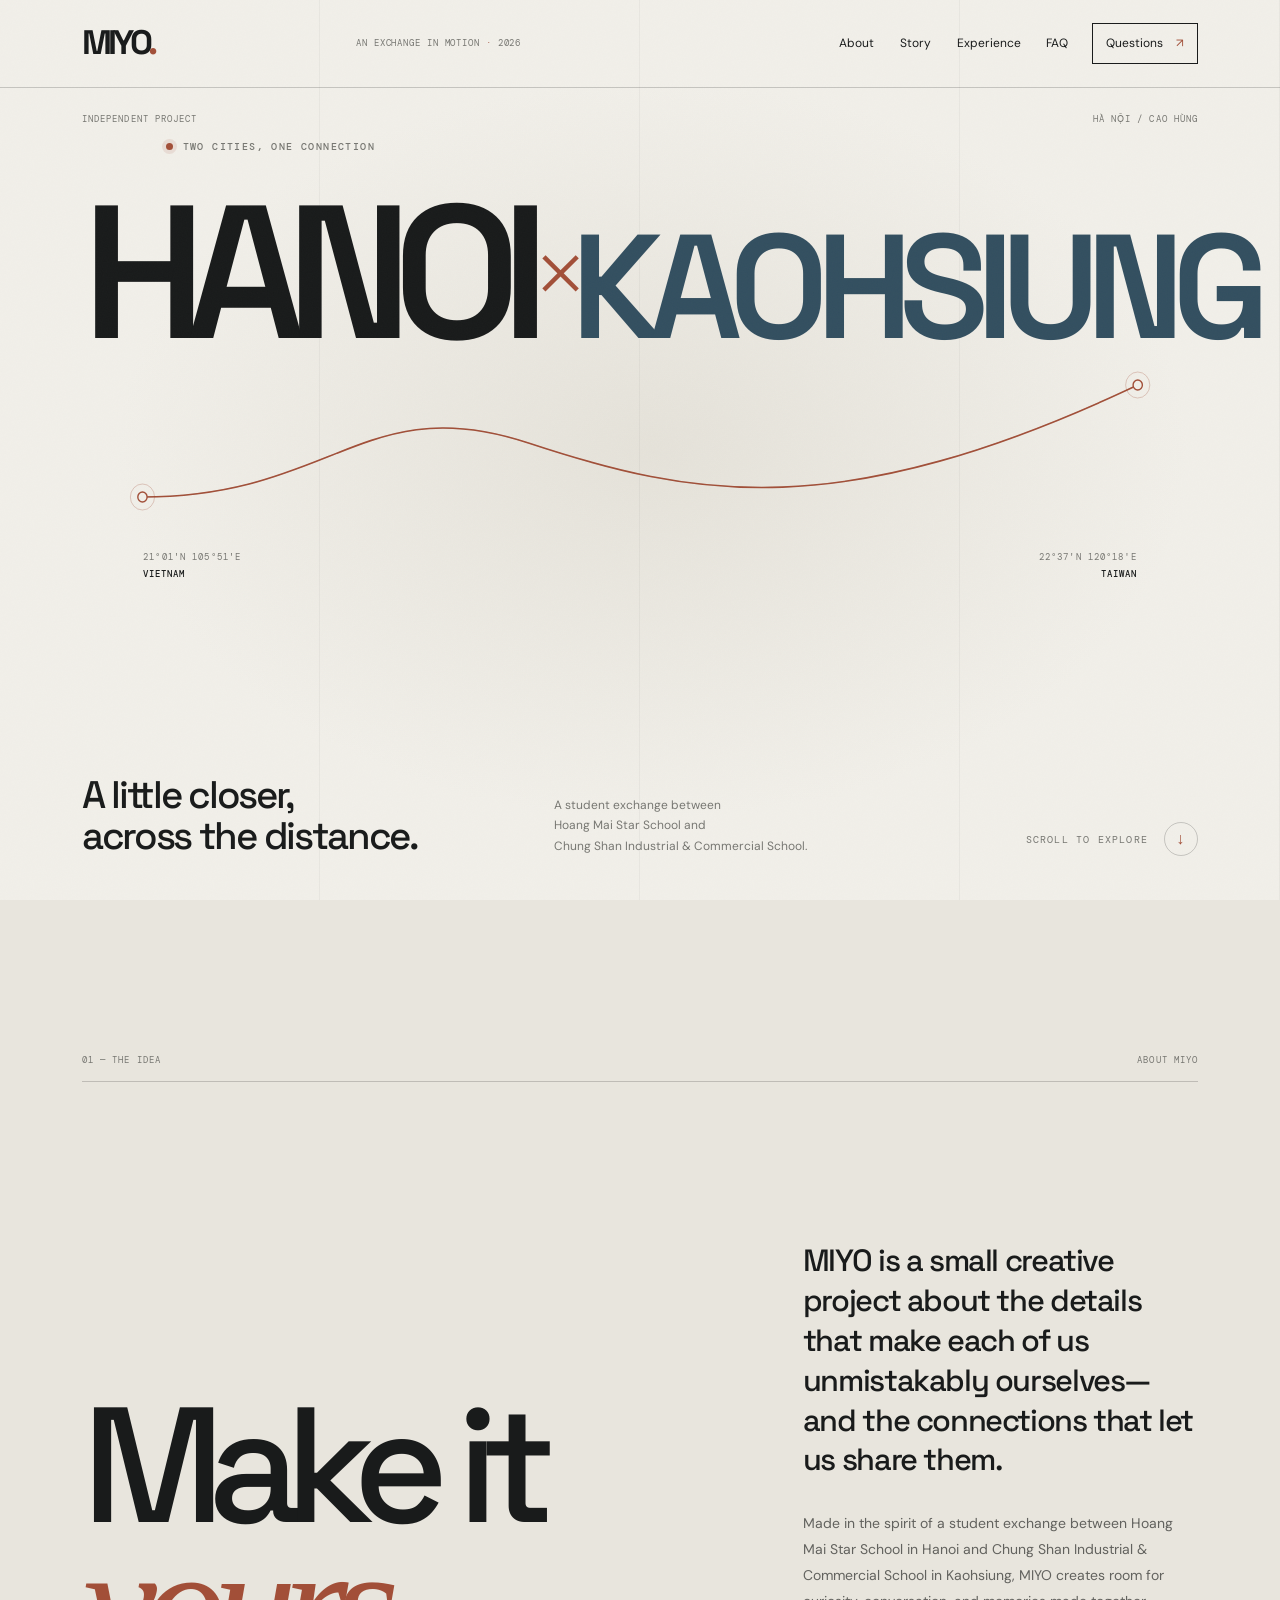
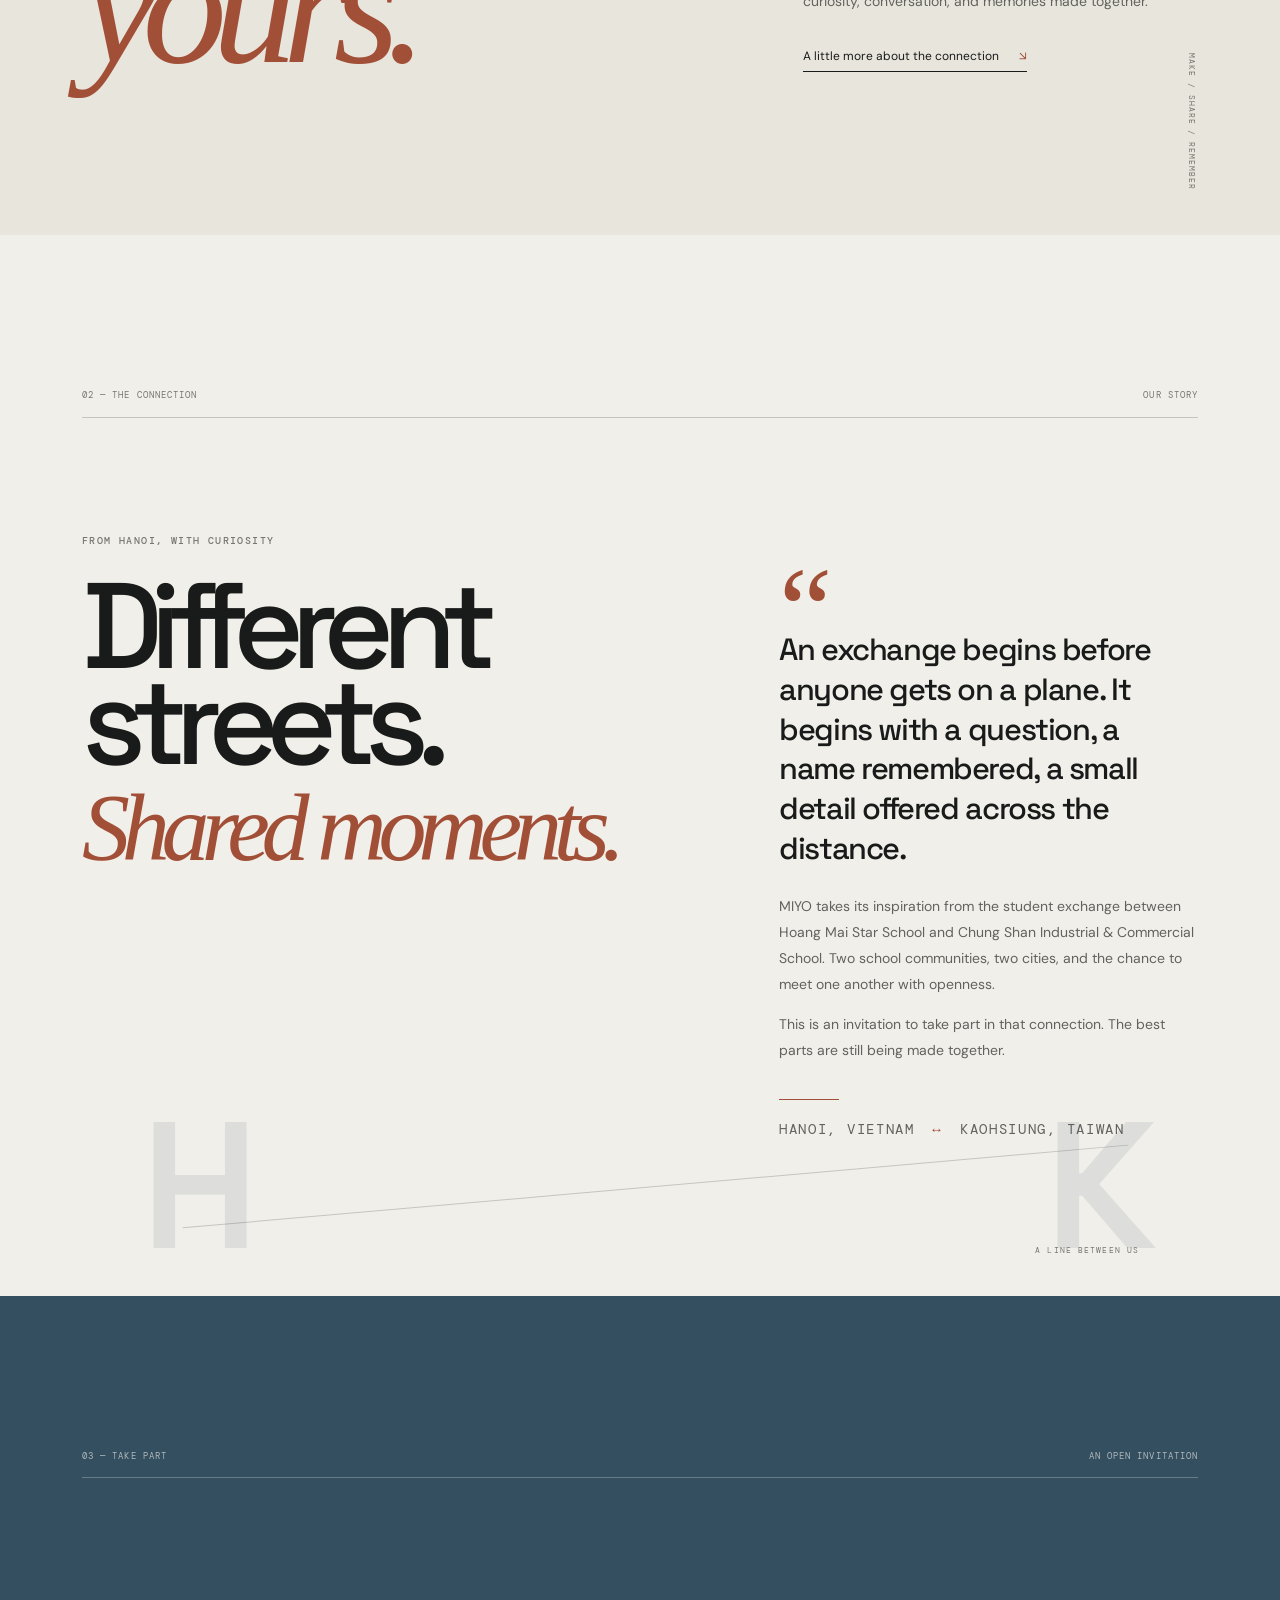
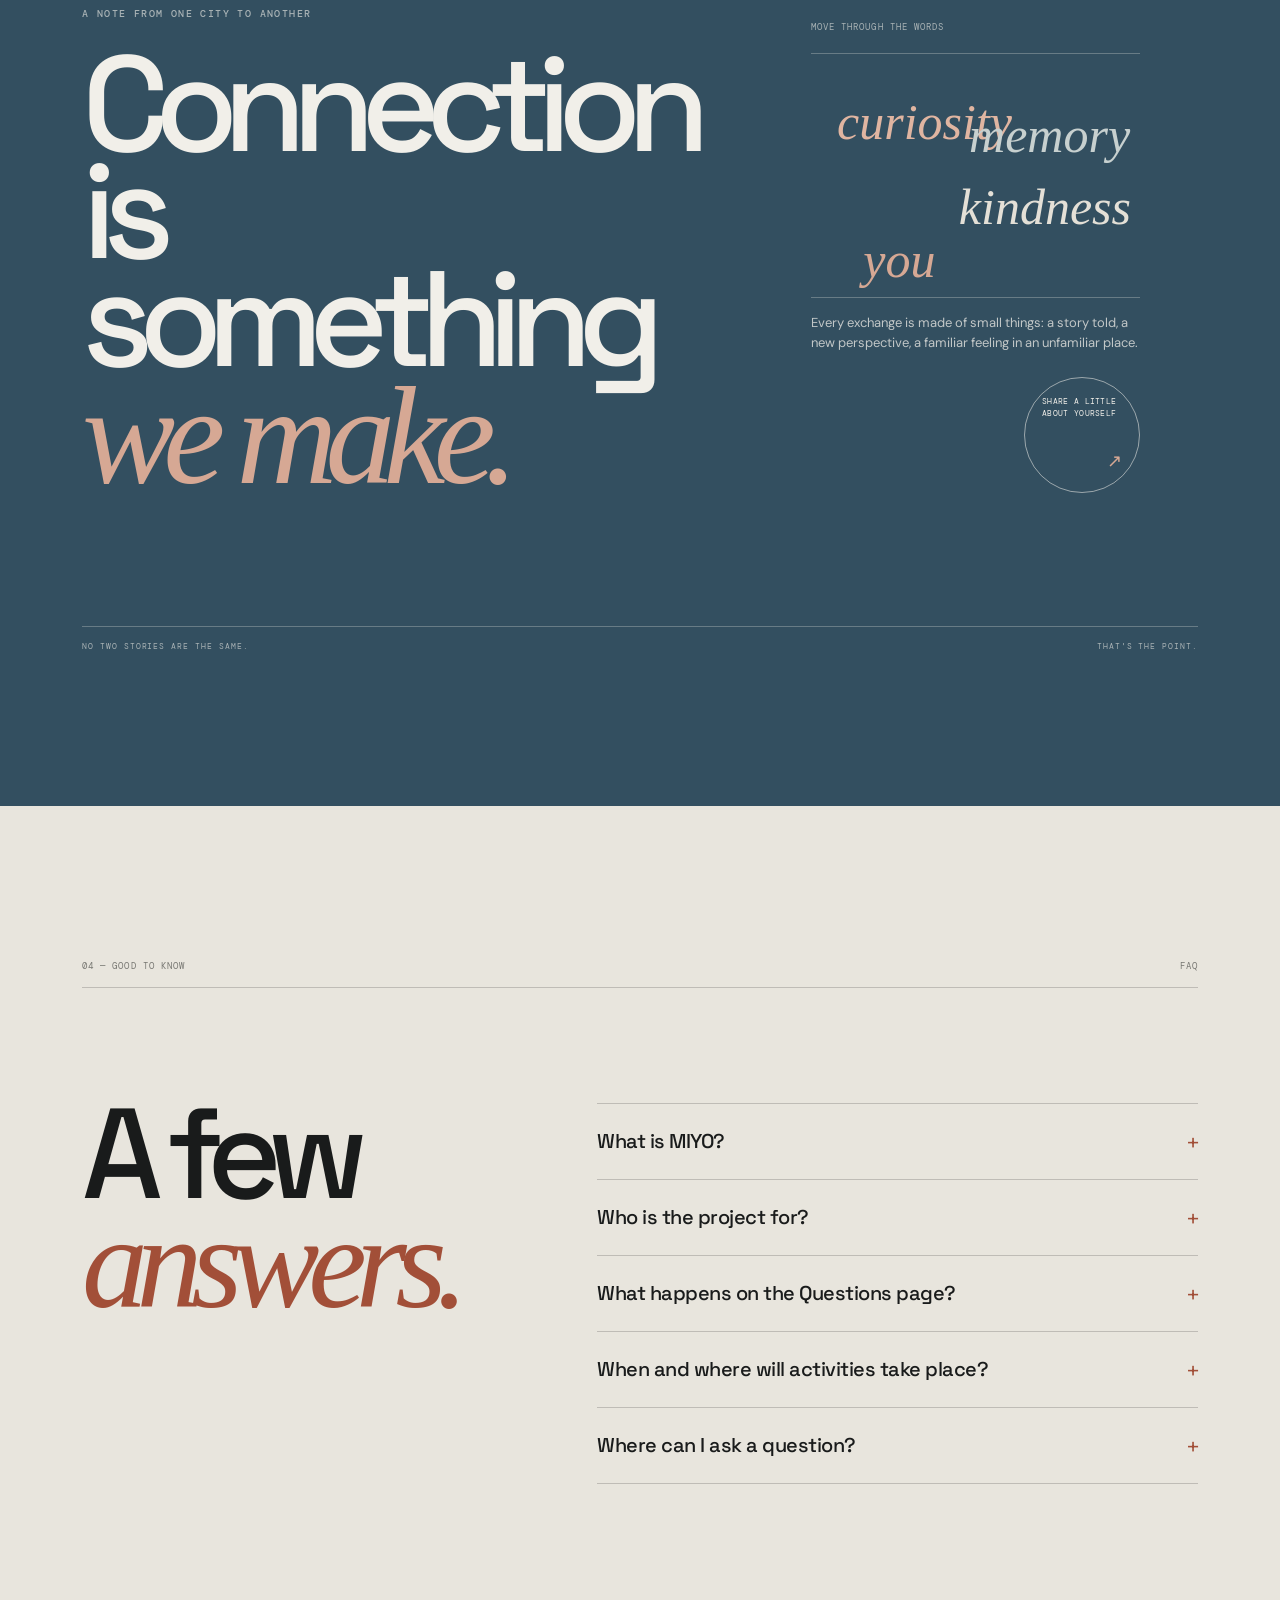
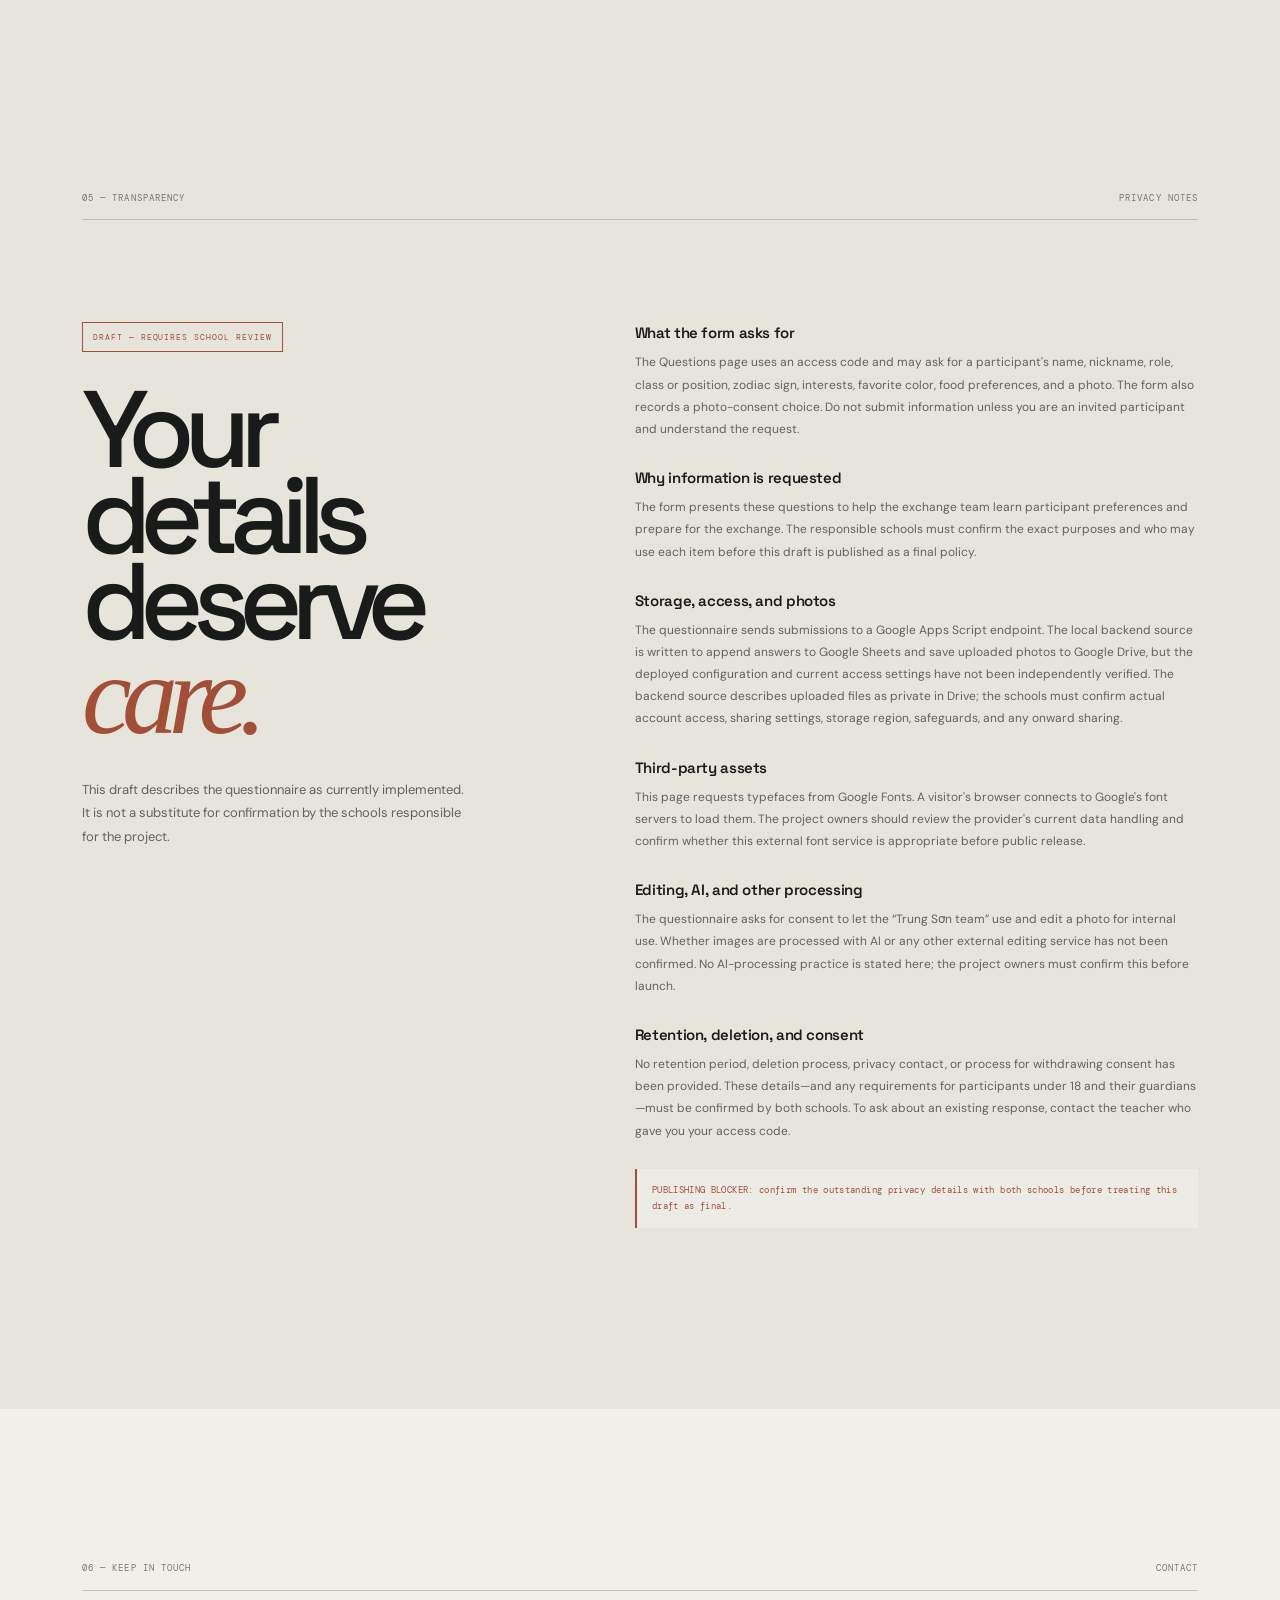
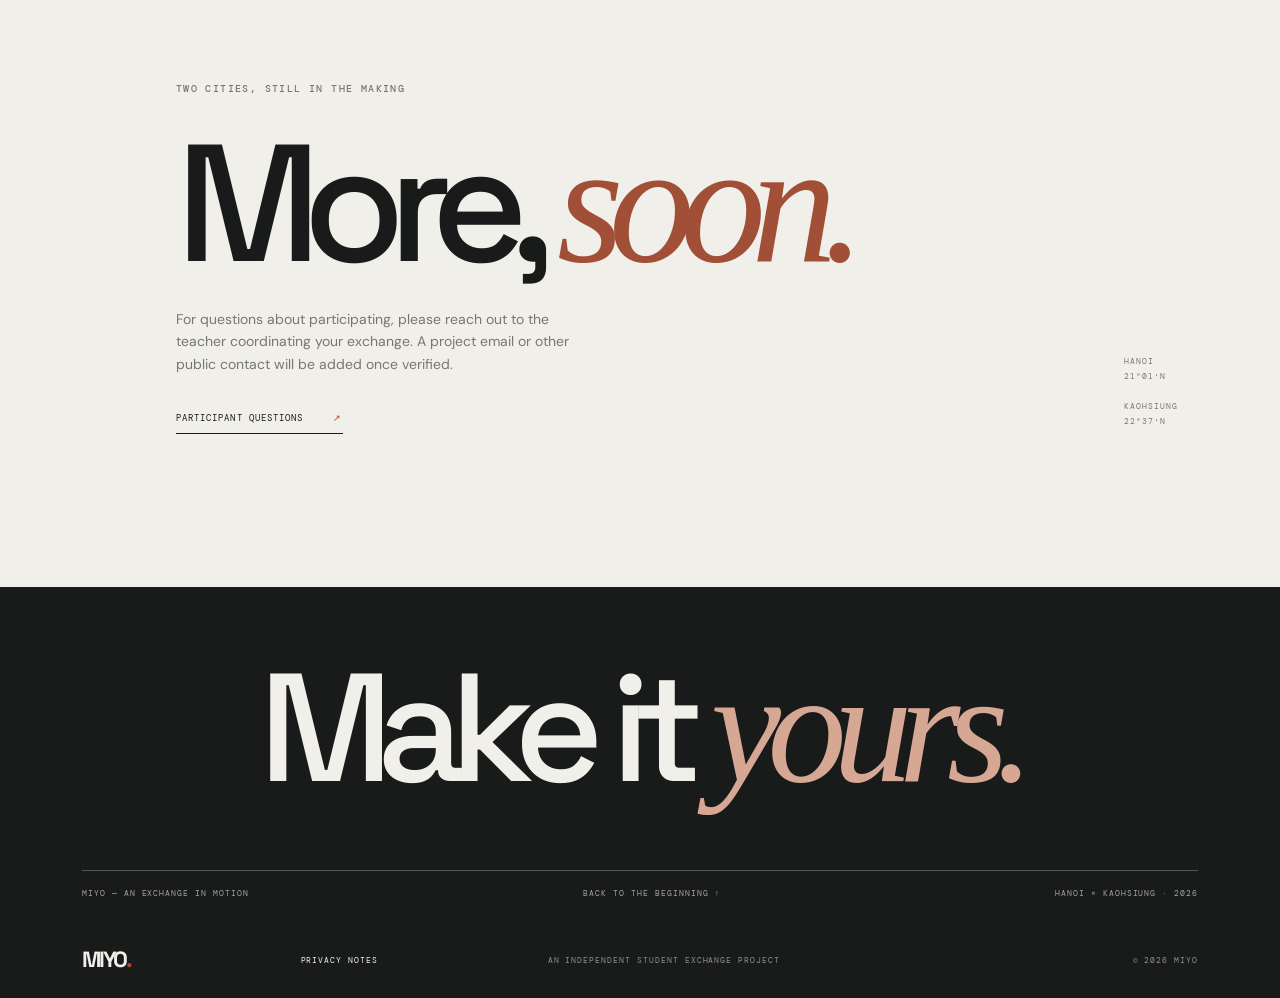
==== commit aa9fbb1f: "Build MIYO editorial exchange website" ====
--- a/index.html
+++ b/index.html
@@ -1,200 +1,93 @@
-<!DOCTYPE html>
-<html lang="vi">
+<!doctype html>
+<html lang="en">
 <head>
   <meta charset="utf-8">
-  <meta name="viewport" content="width=device-width, initial-scale=1">
-  <meta name="description" content="MIYO — Make It Yours. Hanoi × Kaohsiung 2026. Coming soon.">
-  <meta name="theme-color" content="#f3f2ef">
-  <title>MIYO — Coming Soon</title>
+  <meta name="viewport" content="width=device-width, initial-scale=1, viewport-fit=cover">
+  <meta name="description" content="MIYO — Make It Yours. A creative exchange connecting Hanoi and Kaohsiung.">
+  <meta name="theme-color" content="#f1efe9">
+  <title>MIYO — Two Cities, One Connection</title>
   <link rel="preconnect" href="https://fonts.googleapis.com">
   <link rel="preconnect" href="https://fonts.gstatic.com" crossorigin>
-  <link href="https://fonts.googleapis.com/css2?family=DM+Sans:wght@400;500;600;700&family=Space+Grotesk:wght@400;500;600;700&display=swap" rel="stylesheet">
-  <link rel="stylesheet" href="coming-soon.css">
+  <link href="https://fonts.googleapis.com/css2?family=DM+Mono:wght@400;500&family=DM+Sans:wght@400;500;600;700&family=Space+Grotesk:wght@400;500;600;700&display=swap" rel="stylesheet">
+  <link rel="stylesheet" href="miyo.css">
+  <script src="miyo.js" defer></script>
 </head>
 <body>
-  <main class="coming-soon">
-    <header class="topline">
-      <a class="brand" href="./" aria-label="MIYO home">MIYO</a>
-      <div class="topline-place">
-        <span class="topline-label">AN ONGOING EXCHANGE</span>
-        <span class="topline-separator" aria-hidden="true">/</span>
-        <span>HANOI × KAOHSIUNG</span>
+  <a class="skip-link" href="#main">Skip to content</a>
+  <header class="site-header" id="top">
+    <a class="wordmark" href="#top" aria-label="MIYO home">MIYO<span class="wordmark-dot">.</span></a>
+    <p class="header-note">AN EXCHANGE IN MOTION <span>·</span> 2026</p>
+    <nav class="main-nav" aria-label="Main navigation">
+      <a href="#about">About</a><a href="#story">Story</a><a href="#experience">Experience</a><a href="#faq">FAQ</a>
+    </nav>
+    <a class="nav-questions" href="applications/">Questions <span aria-hidden="true">↗</span></a>
+  </header>
+
+  <main id="main">
+    <section class="hero" aria-labelledby="hero-title">
+      <div class="hero-index mono"><span>INDEPENDENT PROJECT</span><span>HÀ NỘI / CAO HÙNG</span></div>
+      <div class="hero-stage" data-parallax>
+        <p class="hero-kicker"><span class="live-dot" aria-hidden="true"></span> TWO CITIES, ONE CONNECTION</p>
+        <h1 id="hero-title" class="city-lockup"><span class="city-name city-hanoi">HANOI</span><span class="cross" aria-label="and">×</span><span class="city-name city-kaohsiung">KAOHSIUNG</span></h1>
+        <svg class="connection-art" viewBox="0 0 1200 230" role="img" aria-labelledby="connection-title connection-desc" preserveAspectRatio="none">
+          <title id="connection-title">A line connecting Hanoi and Kaohsiung</title>
+          <desc id="connection-desc">A fine animated line travels between two points, a visual metaphor for the student exchange.</desc>
+          <path class="line-guide" d="M65 166 C270 166 304 58 480 112 S814 195 1135 54"/>
+          <path class="line-draw" d="M65 166 C270 166 304 58 480 112 S814 195 1135 54"/>
+          <circle class="line-point point-a" cx="65" cy="166" r="5"/><circle class="line-point point-b" cx="1135" cy="54" r="5"/>
+          <circle class="line-orbit" cx="65" cy="166" r="13"/><circle class="line-orbit" cx="1135" cy="54" r="13"/>
+        </svg>
+        <div class="city-captions mono"><p><span>21°01′N 105°51′E</span><b>VIETNAM</b></p><p><span>22°37′N 120°18′E</span><b>TAIWAN</b></p></div>
       </div>
-      <div class="topline-meta"><span class="status-mark" aria-hidden="true"></span><span>IN THE MAKING</span><span class="topline-year">2026</span></div>
-    </header>
-
-    <section class="message" aria-labelledby="title">
-      <div class="message-copy">
-        <p class="eyebrow"><span class="eyebrow-index">01 — 02</span> MAKE IT YOURS</p>
-        <h1 id="title"><span>Coming</span><span class="title-accent">soon.</span></h1>
-        <p class="tagline">A little closer,<br>across the distance.</p>
-        <p class="description">Một không gian kết nối Hà Nội và Cao Hùng đang được chuẩn bị.</p>
-        <div class="copy-footnote">
-          <span class="footnote-rule" aria-hidden="true"></span>
-          <span>BETWEEN TWO CITIES</span>
-          <span>HÀ NỘI · CAO HÙNG</span>
-        </div>
-      </div>
-      <figure class="globe-wrap" aria-labelledby="map-caption">
-        <svg class="globe" viewBox="0 0 700 700" role="img" aria-labelledby="globe-title globe-description">
-          <title id="globe-title">Hanoi and Kaohsiung connected across the globe</title>
-          <desc id="globe-description">A dotted world map with animated markers and a route between the two cities.</desc>
-          <defs>
-            <clipPath id="sphere"><circle cx="350" cy="350" r="292" /></clipPath>
-            <radialGradient id="globe-shade" cx="34%" cy="27%" r="76%">
-              <stop offset="0" stop-color="#fff" />
-              <stop offset=".64" stop-color="#fcfcfd" />
-              <stop offset=".9" stop-color="#f1f3f6" />
-              <stop offset="1" stop-color="#e1e5eb" />
-            </radialGradient>
-            <pattern id="map-dots" width="6" height="6" patternUnits="userSpaceOnUse">
-              <circle cx="3" cy="3" r="1.35" fill="#202630" />
-            </pattern>
-          </defs>
-          <circle class="mesh" cx="350" cy="350" r="292" />
-          <g clip-path="url(#sphere)">
-            <g class="graticule">
-              <ellipse cx="350" cy="350" rx="288" ry="92" />
-              <ellipse cx="350" cy="350" rx="288" ry="190" />
-              <ellipse cx="350" cy="350" rx="104" ry="288" />
-              <ellipse cx="350" cy="350" rx="205" ry="288" />
-            </g>
-            <path class="landmass" d="M99 199 C106 181 119 166 137 158 C143 141 155 131 170 125 C178 109 196 103 214 111 C229 104 244 111 254 124 C270 126 282 137 285 151 C299 157 306 168 301 179 C293 187 281 190 270 195 C264 208 252 213 240 216 C231 229 217 238 201 239 C190 249 176 250 163 241 C149 250 136 246 126 234 C112 228 104 215 99 199Z" />
-            <path class="landmass" d="M215 239 C228 239 239 248 244 261 C252 265 259 274 261 286 C270 295 273 307 267 318 C270 329 275 340 269 351 C272 365 267 376 261 386 C262 401 254 413 250 425 C250 442 244 455 236 468 C234 486 227 501 220 515 C218 529 211 541 205 549 C197 538 196 524 201 511 C198 498 194 483 197 468 C188 455 185 441 190 427 C184 414 182 399 188 386 C180 373 180 358 187 345 C181 332 182 317 190 305 C186 293 191 280 201 270 C201 257 206 247 215 239Z" />
-            <path class="landmass" d="M315 174 C320 160 332 151 347 151 C355 140 369 136 381 143 C392 136 405 139 414 147 C425 141 437 144 445 153 C458 148 471 151 479 161 C492 156 505 160 513 169 C527 165 541 171 547 181 C562 182 573 192 578 203 C571 212 560 215 549 214 C540 224 527 227 515 224 C505 237 492 239 480 235 C468 246 455 247 443 241 C431 253 417 253 406 243 C393 250 380 246 371 236 C357 238 346 230 341 219 C328 216 320 207 321 195 C313 189 311 181 315 174Z" />
-            <path class="landmass" d="M418 240 C433 243 447 253 453 265 C466 269 478 280 479 291 C475 300 467 299 461 290 C453 287 447 279 441 271 C432 264 423 254 418 240Z" />
-            <path class="landmass" d="M362 228 C376 216 393 215 407 223 C421 228 430 240 430 255 C440 266 443 280 438 293 C445 306 445 321 439 334 C444 347 440 362 433 374 C430 390 421 405 411 418 C404 430 393 436 385 426 C381 410 374 397 370 383 C360 372 355 358 357 344 C348 331 345 316 350 302 C344 289 344 275 352 264 C349 249 353 237 362 228Z" />
-            <path class="landmass" d="M411 247 C425 244 439 251 446 263 C456 269 462 280 459 291 C454 302 444 304 435 297 C427 287 417 279 411 267 C407 260 407 253 411 247Z" />
-            <path class="landmass" d="M474 420 C487 411 504 411 517 418 C531 422 539 433 539 444 C531 454 519 459 507 457 C493 458 481 450 474 439 C470 432 470 425 474 420Z" />
-            <path class="landmass" d="M243 94 C252 84 265 82 276 88 C282 94 280 103 273 109 C261 111 250 106 243 94Z" />
-            <path class="landmass" d="M511 253 C516 250 521 254 521 260 C521 265 517 270 513 269 C509 265 508 258 511 253Z M548 254 C553 252 558 256 559 262 C558 268 554 272 550 270 C546 266 545 259 548 254Z M563 279 C568 277 572 281 572 286 C571 291 567 294 563 291 C560 288 560 283 563 279Z" />
-          </g>
-          <g class="city-connection">
-            <path id="city-route-path" class="city-route" d="M470 289 Q490 242 515 265" />
-            <g class="city-marker hanoi">
-              <circle class="city-pulse" cx="470" cy="289" r="9" />
-              <circle class="city-dot" cx="470" cy="289" r="5" />
-              <circle class="city-core" cx="470" cy="289" r="1.8" />
-              <path class="city-leader" d="M466 285 L451 270 H420" />
-              <text class="city-label" x="418" y="267" text-anchor="end">
-                <tspan>HANOI</tspan><tspan class="city-coordinates" x="418" dy="12">21.03°N · 105.85°E</tspan>
-              </text>
-            </g>
-            <g class="city-marker kaohsiung">
-              <circle class="city-pulse" cx="515" cy="265" r="9" />
-              <circle class="city-dot" cx="515" cy="265" r="5" />
-              <circle class="city-core" cx="515" cy="265" r="1.8" />
-              <path class="city-leader" d="M519 261 L535 245 H563" />
-              <text class="city-label" x="565" y="242">
-                <tspan>KAOHSIUNG</tspan><tspan class="city-coordinates" x="565" dy="12">22.63°N · 120.30°E</tspan>
-              </text>
-            </g>
-          </g>
-          <g class="pointer-connection">
-            <path class="pointer-route" />
-            <circle class="pointer-ring" r="12" />
-            <circle class="pointer-core" r="3" />
-            <text class="pointer-caption" text-anchor="start">TO HANOI</text>
-          </g>
-        </svg>
-        <i class="sat one" aria-hidden="true"></i><i class="sat two" aria-hidden="true"></i><i class="sat three" aria-hidden="true"></i><i class="sat four" aria-hidden="true"></i><i class="sat five" aria-hidden="true"></i><i class="sat six" aria-hidden="true"></i>
-        <figcaption class="annotation" id="map-caption"><b>FIG. 01</b><span>HANOI ↔ KAOHSIUNG</span></figcaption>
-      </figure>
+      <div class="hero-bottom"><p class="hero-subtitle">A little closer,<br>across the distance.</p><p class="hero-aside">A student exchange between<br>Hoang Mai Star School and<br>Chung Shan Industrial &amp; Commercial School.</p><a class="scroll-cue mono" href="#about"><span>SCROLL TO EXPLORE</span><i aria-hidden="true">↓</i></a></div>
     </section>
 
-    <footer>
-      <span class="footer-project">MAKE IT YOURS <i aria-hidden="true">®</i></span>
-      <span class="footer-place">HANOI × KAOHSIUNG <span>·</span> 2026</span>
-      <span class="footer-credit">DEVELOPED BY KHUU KHOI DANH</span>
-    </footer>
+    <section class="intro section-pad" id="about" aria-labelledby="about-title">
+      <div class="section-label mono"><span>01 — THE IDEA</span><span>ABOUT MIYO</span></div>
+      <div class="intro-grid">
+        <h2 id="about-title" class="display-heading">Make it<br><em>yours.</em></h2>
+        <div class="intro-copy"><p class="copy-lead">MIYO is a small creative project about the details that make each of us unmistakably ourselves—and the connections that let us share them.</p><p>Made in the spirit of a student exchange between Hoang Mai Star School in Hanoi and Chung Shan Industrial &amp; Commercial School in Kaohsiung, MIYO creates room for curiosity, conversation, and memories made together.</p><a class="text-link" href="#story">A little more about the connection <span aria-hidden="true">↘</span></a></div>
+      </div>
+      <div class="margin-note mono" aria-hidden="true">MAKE / SHARE / REMEMBER</div>
+    </section>
+
+    <section class="story section-pad" id="story" aria-labelledby="story-title">
+      <div class="section-label mono"><span>02 — THE CONNECTION</span><span>OUR STORY</span></div>
+      <div class="story-grid">
+        <div class="story-heading"><p class="overline">FROM HANOI, WITH CURIOSITY</p><h2 id="story-title" class="display-heading">Different<br>streets.<br><em>Shared moments.</em></h2></div>
+        <div class="story-body"><span class="story-glyph" aria-hidden="true">“</span><p class="copy-lead">An exchange begins before anyone gets on a plane. It begins with a question, a name remembered, a small detail offered across the distance.</p><p>MIYO takes its inspiration from the student exchange between Hoang Mai Star School and Chung Shan Industrial &amp; Commercial School. Two school communities, two cities, and the chance to meet one another with openness.</p><p>This is an invitation to take part in that connection. The best parts are still being made together.</p><span class="story-rule" aria-hidden="true"></span><p class="story-signoff mono">HANOI, VIETNAM <span>↔</span> KAOHSIUNG, TAIWAN</p></div>
+      </div>
+      <div class="story-graphic" aria-hidden="true"><span>H</span><span class="graphic-thread"></span><span>K</span><small class="mono">A LINE BETWEEN US</small></div>
+    </section>
+
+    <section class="experience section-pad" id="experience" aria-labelledby="experience-title">
+      <div class="section-label mono"><span>03 — TAKE PART</span><span>AN OPEN INVITATION</span></div>
+      <div class="experience-grid"><div><p class="overline">A NOTE FROM ONE CITY TO ANOTHER</p><h2 id="experience-title" class="display-heading">Connection<br>is something<br><em>we make.</em></h2></div>
+        <div class="experience-interactive"><p class="experience-prompt mono">MOVE THROUGH THE WORDS</p><div class="word-field" aria-live="polite"><span class="word word-one">curiosity</span><span class="word word-two">kindness</span><span class="word word-three">memory</span><span class="word word-four">you</span></div><p class="experience-copy">Every exchange is made of small things: a story told, a new perspective, a familiar feeling in an unfamiliar place.</p><a class="round-link" href="applications/" aria-label="Open the MIYO questionnaire"><span>SHARE A LITTLE<br>ABOUT YOURSELF</span><i aria-hidden="true">↗</i></a></div></div>
+      <div class="experience-bottom mono"><span>NO TWO STORIES ARE THE SAME.</span><span>THAT'S THE POINT.</span></div>
+    </section>
+
+    <section class="faq section-pad" id="faq" aria-labelledby="faq-title">
+      <div class="section-label mono"><span>04 — GOOD TO KNOW</span><span>FAQ</span></div>
+      <div class="faq-grid"><h2 id="faq-title" class="display-heading">A few<br><em>answers.</em></h2><div class="faq-list">
+        <details><summary>What is MIYO? <span aria-hidden="true">+</span></summary><p>MIYO means “Make It Yours.” It is a creative project inspired by the student exchange between Hoang Mai Star School in Hanoi and Chung Shan Industrial &amp; Commercial School in Kaohsiung.</p></details>
+        <details><summary>Who is the project for? <span aria-hidden="true">+</span></summary><p>It is for the students and educators taking part in this exchange. The Questions page is intended for participants who have received an access code from their teacher.</p></details>
+        <details><summary>What happens on the Questions page? <span aria-hidden="true">+</span></summary><p>Participants can share a few personal details, interests, preferences, and a photo. The form explains its photo consent request before submission. Please use the page only if you have been invited to participate.</p></details>
+        <details><summary>When and where will activities take place? <span aria-hidden="true">+</span></summary><p>The public project details do not currently include confirmed dates or an activity schedule. Please check with your school for verified information.</p></details>
+        <details><summary>Where can I ask a question? <span aria-hidden="true">+</span></summary><p>A public contact address has not been provided yet. Please contact your school or the teacher coordinating your exchange.</p></details>
+      </div></div>
+    </section>
+
+    <section class="privacy section-pad" id="privacy" aria-labelledby="privacy-title">
+      <div class="section-label mono"><span>05 — TRANSPARENCY</span><span>PRIVACY NOTES</span></div>
+      <div class="privacy-grid"><div><p class="review-flag mono">DRAFT — REQUIRES SCHOOL REVIEW</p><h2 id="privacy-title" class="display-heading">Your details<br>deserve <em>care.</em></h2><p class="privacy-intro">This draft describes the questionnaire as currently implemented. It is not a substitute for confirmation by the schools responsible for the project.</p></div>
+        <div class="privacy-copy"><h3>What the form asks for</h3><p>The Questions page uses an access code and may ask for a participant's name, nickname, role, class or position, zodiac sign, interests, favorite color, food preferences, and a photo. The form also records a photo-consent choice. Do not submit information unless you are an invited participant and understand the request.</p><h3>Why information is requested</h3><p>The form presents these questions to help the exchange team learn participant preferences and prepare for the exchange. The responsible schools must confirm the exact purposes and who may use each item before this draft is published as a final policy.</p><h3>Storage, access, and photos</h3><p>The questionnaire sends submissions to a Google Apps Script endpoint. The local backend source is written to append answers to Google Sheets and save uploaded photos to Google Drive, but the deployed configuration and current access settings have not been independently verified. The backend source describes uploaded files as private in Drive; the schools must confirm actual account access, sharing settings, storage region, safeguards, and any onward sharing.</p><h3>Third-party assets</h3><p>This page requests typefaces from Google Fonts. A visitor's browser connects to Google's font servers to load them. The project owners should review the provider's current data handling and confirm whether this external font service is appropriate before public release.</p><h3>Editing, AI, and other processing</h3><p>The questionnaire asks for consent to let the “Trung Sơn team” use and edit a photo for internal use. Whether images are processed with AI or any other external editing service has not been confirmed. No AI-processing practice is stated here; the project owners must confirm this before launch.</p><h3>Retention, deletion, and consent</h3><p>No retention period, deletion process, privacy contact, or process for withdrawing consent has been provided. These details—and any requirements for participants under 18 and their guardians—must be confirmed by both schools. To ask about an existing response, contact the teacher who gave you your access code.</p><p class="privacy-review-note mono">PUBLISHING BLOCKER: confirm the outstanding privacy details with both schools before treating this draft as final.</p></div></div>
+    </section>
+
+    <section class="contact section-pad" id="contact" aria-labelledby="contact-title"><div class="section-label mono"><span>06 — KEEP IN TOUCH</span><span>CONTACT</span></div><div class="contact-main"><p class="overline">TWO CITIES, STILL IN THE MAKING</p><h2 id="contact-title">More, <em>soon.</em></h2><p>For questions about participating, please reach out to the teacher coordinating your exchange. A project email or other public contact will be added once verified.</p><a class="contact-link" href="applications/">PARTICIPANT QUESTIONS <span aria-hidden="true">↗</span></a></div><p class="contact-aside mono">HANOI<br>21°01′N<br><br>KAOHSIUNG<br>22°37′N</p></section>
+
+    <section class="closing" aria-label="MIYO closing message"><p class="closing-word">Make it <em>yours.</em></p><div class="closing-meta mono"><span>MIYO — AN EXCHANGE IN MOTION</span><a href="#top">BACK TO THE BEGINNING ↑</a><span>HANOI × KAOHSIUNG · 2026</span></div></section>
   </main>
-  <script>
-    const globeWrap = document.querySelector(".globe-wrap");
-    const messageCopy = document.querySelector(".message-copy");
-    const satellites = globeWrap ? globeWrap.querySelectorAll(".sat") : [];
-    const pointerRoute = globeWrap && globeWrap.querySelector(".pointer-route");
-    const pointerRing = globeWrap && globeWrap.querySelector(".pointer-ring");
-    const pointerCore = globeWrap && globeWrap.querySelector(".pointer-core");
-    const pointerCaption = globeWrap && globeWrap.querySelector(".pointer-caption");
-    const cityTargets = [
-      { name: "HANOI", x: 470, y: 289, element: globeWrap && globeWrap.querySelector(".hanoi") },
-      { name: "KAOHSIUNG", x: 515, y: 265, element: globeWrap && globeWrap.querySelector(".kaohsiung") }
-    ];
-    const reduceMotion = window.matchMedia("(prefers-reduced-motion: reduce)").matches;
-
-    if (globeWrap && !reduceMotion) {
-      let queuedPointer = null;
-      let pointerFrame = 0;
-
-      const updatePointerConnection = () => {
-        pointerFrame = 0;
-        if (!queuedPointer) return;
-
-        const bounds = globeWrap.getBoundingClientRect();
-        const x = Math.max(14, Math.min(686, ((queuedPointer.x - bounds.left) / bounds.width) * 700));
-        const y = Math.max(14, Math.min(686, ((queuedPointer.y - bounds.top) / bounds.height) * 700));
-        const target = cityTargets.reduce((nearest, city) => {
-          const distance = (city.x - x) ** 2 + (city.y - y) ** 2;
-          return distance < nearest.distance ? { city, distance } : nearest;
-        }, { city: cityTargets[0], distance: Infinity }).city;
-        const controlX = (target.x + x) / 2;
-        const controlY = (target.y + y) / 2 - 24;
-
-        pointerRoute.setAttribute("d", `M${target.x} ${target.y} Q${controlX} ${controlY} ${x} ${y}`);
-        pointerRing.setAttribute("cx", x);
-        pointerRing.setAttribute("cy", y);
-        pointerCore.setAttribute("cx", x);
-        pointerCore.setAttribute("cy", y);
-        pointerCaption.setAttribute("x", x > 560 ? x - 14 : x + 14);
-        pointerCaption.setAttribute("y", Math.max(26, y - 15));
-        pointerCaption.setAttribute("text-anchor", x > 560 ? "end" : "start");
-        pointerCaption.textContent = `TO ${target.name}`;
-        cityTargets.forEach((city) => city.element.classList.toggle("is-target", city === target));
-      };
-
-      globeWrap.addEventListener("pointermove", (event) => {
-        if (event.pointerType === "touch") return;
-
-        const bounds = globeWrap.getBoundingClientRect();
-        const x = (event.clientX - bounds.left) / bounds.width;
-        const y = (event.clientY - bounds.top) / bounds.height;
-        const dx = (x - .5) * 2;
-        const dy = (y - .5) * 2;
-        queuedPointer = { x: event.clientX, y: event.clientY };
-        if (!pointerFrame) pointerFrame = window.requestAnimationFrame(updatePointerConnection);
-
-        globeWrap.classList.add("is-pointer-active");
-        globeWrap.style.setProperty("--pointer-x", `${x * 100}%`);
-        globeWrap.style.setProperty("--pointer-y", `${y * 100}%`);
-        globeWrap.style.setProperty("--tilt-x", `${dy * -8}deg`);
-        globeWrap.style.setProperty("--tilt-y", `${dx * 8}deg`);
-        messageCopy.style.setProperty("--copy-shift-x", `${dx * -5}px`);
-        messageCopy.style.setProperty("--copy-shift-y", `${dy * -4}px`);
-
-        satellites.forEach((satellite, index) => {
-          const depth = index + 2;
-          satellite.style.setProperty("--sat-shift-x", `${dx * depth * 2}px`);
-          satellite.style.setProperty("--sat-shift-y", `${dy * depth * 2}px`);
-        });
-      });
-
-      globeWrap.addEventListener("pointerleave", () => {
-        globeWrap.classList.remove("is-pointer-active");
-        if (pointerFrame) window.cancelAnimationFrame(pointerFrame);
-        pointerFrame = 0;
-        queuedPointer = null;
-        cityTargets.forEach((city) => city.element.classList.remove("is-target"));
-        ["--pointer-x", "--pointer-y", "--tilt-x", "--tilt-y"].forEach((property) => {
-          globeWrap.style.removeProperty(property);
-        });
-        messageCopy.style.removeProperty("--copy-shift-x");
-        messageCopy.style.removeProperty("--copy-shift-y");
-        satellites.forEach((satellite) => {
-          satellite.style.removeProperty("--sat-shift-x");
-          satellite.style.removeProperty("--sat-shift-y");
-        });
-      });
-    }
-  </script>
+  <footer class="site-footer mono"><a href="#top">MIYO<span>.</span></a><a href="#privacy">PRIVACY NOTES</a><span>AN INDEPENDENT STUDENT EXCHANGE PROJECT</span><span>© 2026 MIYO</span></footer>
 </body>
 </html>
--- a/miyo.css
+++ b/miyo.css
@@ -0,0 +1,259 @@
+:root {
+  color-scheme: light;
+  --paper: #f1efe9;
+  --paper-deep: #e8e5dd;
+  --ink: #191b1b;
+  --muted: #777772;
+  --line: rgba(25, 27, 27, .2);
+  --accent: #a24f38;
+  --blue: #334f60;
+  --serif: "Iowan Old Style", "Baskerville", "Times New Roman", serif;
+  --sans: "DM Sans", Arial, sans-serif;
+  --display: "Space Grotesk", Arial, sans-serif;
+  --mono: "DM Mono", monospace;
+  --gutter: clamp(22px, 6.4vw, 104px);
+}
+
+*, *::before, *::after { box-sizing: border-box; }
+html { scroll-behavior: smooth; scroll-padding-top: 90px; }
+body { margin: 0; overflow-x: hidden; background: var(--paper); color: var(--ink); font: 400 16px/1.6 var(--sans); }
+body::after { position: fixed; z-index: 20; inset: 0; background-image: url("data:image/svg+xml,%3Csvg viewBox='0 0 180 180' xmlns='http://www.w3.org/2000/svg'%3E%3Cfilter id='n'%3E%3CfeTurbulence type='fractalNoise' baseFrequency='.8' numOctaves='3' stitchTiles='stitch'/%3E%3C/filter%3E%3Crect width='100%25' height='100%25' filter='url(%23n)' opacity='.15'/%3E%3C/svg%3E"); background-size: 180px; content: ""; opacity: .14; pointer-events: none; }
+a { color: inherit; }
+button, a { -webkit-tap-highlight-color: transparent; }
+:focus-visible { outline: 2px solid var(--accent); outline-offset: 5px; }
+.mono { font: 400 10px/1.5 var(--mono); letter-spacing: .12em; }
+.skip-link { position: fixed; z-index: 30; top: 12px; left: 12px; padding: 10px 14px; transform: translateY(-160%); background: var(--ink); color: var(--paper); }
+.skip-link:focus { transform: translateY(0); }
+
+.site-header { position: absolute; z-index: 5; top: 0; left: 0; display: grid; width: 100%; min-height: 88px; grid-template-columns: 1fr 1.35fr 1.4fr auto; align-items: center; gap: 24px; padding: 0 var(--gutter); border-bottom: 1px solid var(--line); }
+.wordmark { width: fit-content; font: 700 34px/.9 var(--display); letter-spacing: -.11em; text-decoration: none; }
+.wordmark-dot, .site-footer>a span { color: var(--accent); }
+.header-note { margin: 0; color: var(--muted); font: 400 9px/1.4 var(--mono); letter-spacing: .1em; }
+.header-note span { color: var(--accent); }
+.main-nav { display: flex; justify-content: flex-end; gap: clamp(12px, 2vw, 30px); }
+.main-nav a, .nav-questions { font-size: 12px; text-decoration: none; }
+.main-nav a { position: relative; padding: 8px 0; }
+.main-nav a::after { position: absolute; right: 0; bottom: 3px; left: 0; height: 1px; transform: scaleX(0); transform-origin: left; background: var(--accent); content: ""; transition: transform .3s ease; }
+.main-nav a:hover::after { transform: scaleX(1); }
+.nav-questions { padding: 10px 13px; border: 1px solid var(--ink); transition: background .25s, color .25s; }
+.nav-questions span { margin-left: 10px; color: var(--accent); }
+.nav-questions:hover { background: var(--ink); color: var(--paper); }
+
+.hero { position: relative; display: flex; min-height: max(760px, 100svh); flex-direction: column; justify-content: center; overflow: hidden; padding: 125px var(--gutter) 44px; background: radial-gradient(ellipse at 51% 50%, rgba(217, 213, 202, .5), transparent 58%), var(--paper); }
+.hero::before { position: absolute; inset: 0; background: repeating-linear-gradient(90deg, transparent 0 calc(25% - 1px), rgba(25, 27, 27, .045) calc(25% - 1px) 25%); content: ""; pointer-events: none; }
+.hero-index { position: absolute; top: 113px; right: var(--gutter); left: var(--gutter); display: flex; justify-content: space-between; color: var(--muted); font-size: 9px; }
+.hero-stage { position: relative; width: 100%; max-width: 1600px; margin: 14px auto 0; transform: translate3d(var(--stage-x, 0), var(--stage-y, 0), 0); transition: transform .25s ease-out; }
+.hero-kicker, .overline { margin: 0; color: var(--muted); font: 500 10px/1.5 var(--mono); letter-spacing: .14em; }
+.hero-kicker { display: flex; align-items: center; gap: 10px; margin: 0 0 clamp(30px, 5vh, 58px) 7.5%; }
+.live-dot { width: 7px; height: 7px; border-radius: 50%; background: var(--accent); box-shadow: 0 0 0 4px rgba(162, 79, 56, .11); }
+.city-lockup { position: relative; z-index: 1; display: flex; align-items: baseline; justify-content: space-between; gap: .025em; width: 100%; margin: 0; font: 600 clamp(74px, 14.8vw, 226px)/.78 var(--display); letter-spacing: -.105em; }
+.city-name { display: block; white-space: nowrap; }
+.city-hanoi { color: var(--ink); }
+.city-kaohsiung { color: var(--blue); font-size: .78em; letter-spacing: -.09em; }
+.cross { position: relative; z-index: 2; align-self: center; color: var(--accent); font: 400 clamp(44px, 7vw, 96px)/1 var(--serif); }
+.connection-art { position: relative; display: block; width: 100%; height: clamp(98px, 19vw, 230px); margin-top: -1.4%; overflow: visible; }
+.line-guide, .line-draw { fill: none; stroke-linecap: round; }
+.line-guide { stroke: rgba(25, 27, 27, .17); stroke-width: 1; }
+.line-draw { stroke: var(--accent); stroke-width: 1.6; stroke-dasharray: 1700; stroke-dashoffset: 1700; animation: draw-line 2.1s .5s cubic-bezier(.65, 0, .35, 1) forwards; }
+.line-point { fill: var(--paper); stroke: var(--accent); stroke-width: 1.5; }
+.line-orbit { fill: none; stroke: rgba(162, 79, 56, .28); stroke-width: 1; transform-box: fill-box; transform-origin: center; animation: orbit-pulse 3s ease-out infinite; }
+.line-orbit:nth-of-type(6) { animation-delay: 1.5s; }
+.city-captions { display: flex; justify-content: space-between; margin: -10px 5.5% 0; color: var(--muted); font-size: 9px; }
+.city-captions p { display: grid; gap: 3px; margin: 0; }
+.city-captions p:last-child { text-align: right; }
+.city-captions b { color: var(--ink); font: 500 9px/1.4 var(--mono); letter-spacing: .1em; }
+.hero-bottom { display: grid; grid-template-columns: 1fr 1fr auto; align-items: end; gap: 30px; margin-top: auto; padding-top: 42px; }
+.hero-subtitle { margin: 0; font: 500 clamp(24px, 3vw, 42px)/1.05 var(--display); letter-spacing: -.06em; }
+.hero-aside { margin: 0; color: var(--muted); font-size: 12px; line-height: 1.7; }
+.scroll-cue { display: flex; align-items: center; gap: 16px; color: var(--muted); text-decoration: none; }
+.scroll-cue i { display: grid; width: 34px; height: 34px; place-items: center; border: 1px solid var(--line); border-radius: 50%; color: var(--accent); font-size: 16px; font-style: normal; transition: transform .25s, background .25s; }
+.scroll-cue:hover i { transform: translateY(4px); background: var(--paper-deep); }
+
+.section-pad { position: relative; padding: clamp(88px, 12vw, 180px) var(--gutter); }
+.section-label { display: flex; justify-content: space-between; gap: 16px; padding-bottom: 14px; border-bottom: 1px solid var(--line); color: var(--muted); font: 400 9px/1.5 var(--mono); letter-spacing: .12em; }
+.intro { min-height: 720px; background: var(--paper-deep); }
+.intro-grid { display: grid; grid-template-columns: 1.2fr .8fr; gap: 10vw; align-items: end; padding-top: clamp(65px, 10vw, 140px); }
+.display-heading { margin: 0; font: 500 clamp(76px, 12.8vw, 190px)/.79 var(--display); letter-spacing: -.105em; }
+.display-heading em, .contact-main h2 em, .closing-word em { color: var(--accent); font: italic 400 1.03em/.9 var(--serif); letter-spacing: -.085em; }
+.intro-copy { max-width: 460px; padding: 0 0 10px; }
+.copy-lead { font: 500 clamp(21px, 2.4vw, 31px)/1.3 var(--display); letter-spacing: -.045em; }
+.intro-copy>p:not(.copy-lead), .story-body>p:not(.copy-lead) { color: #62625e; font-size: 14px; line-height: 1.85; }
+.text-link { display: inline-flex; align-items: center; gap: 20px; margin-top: 18px; padding-bottom: 5px; border-bottom: 1px solid var(--ink); font-size: 12px; text-decoration: none; }
+.text-link span { color: var(--accent); transition: transform .2s; }
+.text-link:hover span { transform: translate(3px, 3px); }
+.margin-note { position: absolute; right: var(--gutter); bottom: 45px; color: var(--muted); font-size: 8px; writing-mode: vertical-rl; }
+
+.story { min-height: 900px; overflow: hidden; background: var(--paper); }
+.story-grid { display: grid; grid-template-columns: 1fr .72fr; gap: 9vw; padding-top: clamp(65px, 9vw, 130px); }
+.story-heading .overline, .experience .overline, .contact .overline { margin-bottom: 30px; }
+.story-heading .display-heading { font-size: clamp(64px, 9.5vw, 140px); }
+.story-heading .display-heading em { font-size: .79em; }
+.story-body { position: relative; max-width: 470px; padding-top: 24px; }
+.story-glyph { display: block; height: 73px; color: var(--accent); font: 400 120px/.9 var(--serif); }
+.story-body .copy-lead { margin: 0 0 25px; }
+.story-rule { display: block; width: 60px; height: 1px; margin: 35px 0 17px; background: var(--accent); }
+.story-signoff { margin: 0; color: var(--muted); font-size: 8px; }
+.story-signoff span { padding: 0 8px; color: var(--accent); }
+.story-graphic { position: absolute; right: 11%; bottom: 55px; left: 11%; display: flex; height: 110px; align-items: center; justify-content: space-between; color: rgba(51, 79, 96, .1); font: 600 180px/.65 var(--display); letter-spacing: -.1em; pointer-events: none; }
+.graphic-thread { position: absolute; right: 1%; left: 4%; top: 50%; height: 1px; transform: rotate(-5deg); background: var(--line); }
+.story-graphic small { position: absolute; right: 0; bottom: -15px; color: var(--muted); font-size: 8px; letter-spacing: .14em; }
+
+.experience { overflow: hidden; background: var(--blue); color: var(--paper); }
+.experience .section-label { border-color: rgba(241, 239, 233, .28); color: rgba(241, 239, 233, .66); }
+.experience-grid { display: grid; grid-template-columns: 1.15fr .85fr; gap: 9vw; padding-top: clamp(70px, 10vw, 140px); }
+.experience .overline { color: rgba(241, 239, 233, .62); }
+.experience .display-heading { font-size: clamp(67px, 10.6vw, 156px); }
+.experience .display-heading em { color: #d6a894; }
+.experience-interactive { position: relative; min-height: 450px; padding-top: 6px; }
+.experience-prompt { color: rgba(241, 239, 233, .62); font-size: 9px; }
+.word-field { position: relative; height: 245px; margin: 18px 0 15px; border-top: 1px solid rgba(241, 239, 233, .28); border-bottom: 1px solid rgba(241, 239, 233, .28); }
+.word { position: absolute; font: italic 400 clamp(28px, 4vw, 50px)/1 var(--serif); transition: transform .5s cubic-bezier(.2, .8, .2, 1), color .35s; }
+.word-one { top: 18%; left: 8%; color: #e0b5a1; }
+.word-two { top: 53%; left: 45%; color: #e4e0d7; }
+.word-three { top: 23%; right: 3%; color: #c7d0cf; }
+.word-four { bottom: 5%; left: 16%; color: #d6a894; }
+.word-field:hover .word-one { transform: translate(8px, -4px) rotate(-4deg); }
+.word-field:hover .word-two { transform: translate(-10px, 4px) rotate(3deg); }
+.word-field:hover .word-three { transform: translate(-7px, -5px) rotate(-3deg); }
+.word-field:hover .word-four { transform: translate(11px, -6px) rotate(4deg); }
+.experience-copy { max-width: 380px; color: rgba(241, 239, 233, .75); font-size: 13px; }
+.round-link { position: absolute; right: 0; bottom: 5px; display: flex; width: 116px; height: 116px; flex-direction: column; align-items: flex-start; justify-content: space-between; padding: 17px; border: 1px solid rgba(241, 239, 233, .55); border-radius: 50%; font: 400 8px/1.5 var(--mono); letter-spacing: .04em; text-decoration: none; transition: color .3s, background .3s, transform .3s; }
+.round-link i { align-self: flex-end; color: #d6a894; font-size: 18px; font-style: normal; }
+.round-link:hover { transform: rotate(-8deg); background: var(--paper); color: var(--blue); }
+.experience-bottom { display: flex; justify-content: space-between; margin-top: clamp(65px, 10vw, 130px); padding-top: 13px; border-top: 1px solid rgba(241, 239, 233, .28); color: rgba(241, 239, 233, .62); font-size: 8px; }
+
+.faq { background: var(--paper-deep); }
+.faq-grid { display: grid; grid-template-columns: .8fr 1.2fr; gap: 9vw; padding-top: clamp(65px, 9vw, 125px); }
+.faq .display-heading { font-size: clamp(70px, 10vw, 150px); }
+.faq-list { border-top: 1px solid var(--line); }
+.faq-list details { border-bottom: 1px solid var(--line); }
+.faq-list summary { display: flex; min-height: 75px; align-items: center; justify-content: space-between; gap: 20px; cursor: pointer; list-style: none; font: 500 clamp(15px, 1.7vw, 20px)/1.35 var(--display); letter-spacing: -.025em; }
+.faq-list summary::-webkit-details-marker { display: none; }
+.faq-list summary span { color: var(--accent); font: 400 22px/1 var(--sans); transition: transform .25s; }
+.faq-list details[open] summary span { transform: rotate(45deg); }
+.faq-list details p { max-width: 62ch; margin: -2px 35px 24px 0; color: #62625e; font-size: 13px; line-height: 1.8; }
+
+.privacy { background: #e7e4dc; }
+.privacy-grid { display: grid; grid-template-columns: .86fr 1.14fr; gap: 10vw; padding-top: clamp(60px, 8vw, 110px); }
+.review-flag { display: inline-block; margin: 0 0 35px; padding: 8px 10px; border: 1px solid var(--accent); color: var(--accent); font-size: 8px; }
+.privacy .display-heading { font-size: clamp(62px, 8.5vw, 125px); }
+.privacy-intro { max-width: 390px; margin-top: 32px; color: #62625e; font-size: 13px; line-height: 1.8; }
+.privacy-copy { max-width: 680px; }
+.privacy-copy h3 { margin: 0 0 8px; font: 600 15px/1.4 var(--display); letter-spacing: -.025em; }
+.privacy-copy p { margin: 0 0 27px; color: #62625e; font-size: 12px; line-height: 1.85; }
+.privacy-copy .privacy-review-note { padding: 13px 15px; border-left: 2px solid var(--accent); background: rgba(255,255,255,.26); color: var(--accent); font-size: 9px; letter-spacing: .04em; }
+
+.contact { display: grid; min-height: 650px; grid-template-columns: 1fr auto; align-content: space-between; background: var(--paper); }
+.contact .section-label { grid-column: 1 / -1; }
+.contact-main { max-width: 850px; padding: 90px 0 0 9%; }
+.contact-main h2 { margin: 0; font: 500 clamp(76px, 13vw, 180px)/.84 var(--display); letter-spacing: -.105em; }
+.contact-main>p:not(.overline) { max-width: 420px; margin: 28px 0; color: var(--muted); font-size: 14px; }
+.contact-link { display: inline-flex; gap: 30px; padding: 0 0 7px; border-bottom: 1px solid var(--ink); font: 400 9px/1.5 var(--mono); letter-spacing: .12em; text-decoration: none; }
+.contact-link span { color: var(--accent); }
+.contact-aside { align-self: end; margin: 0 20px 4px 0; color: var(--muted); font-size: 8px; line-height: 1.9; }
+.closing { padding: 70px var(--gutter) 24px; background: var(--ink); color: var(--paper); }
+.closing-word { margin: 0 0 70px; text-align: center; font: 500 clamp(55px, 12vw, 170px)/.9 var(--display); letter-spacing: -.105em; }
+.closing-word em { color: #d6a894; }
+.closing-meta { display: flex; justify-content: space-between; gap: 14px; padding-top: 16px; border-top: 1px solid rgba(241, 239, 233, .28); color: rgba(241, 239, 233, .64); font-size: 8px; }
+.closing-meta a { text-decoration: none; }
+.closing-meta a:hover { color: var(--paper); }
+.site-footer { display: grid; min-height: 75px; grid-template-columns: auto 1fr 1.5fr auto; align-items: center; gap: 20px; padding: 0 var(--gutter); background: var(--ink); color: rgba(241, 239, 233, .55); font-size: 8px; }
+.site-footer>a { width: fit-content; color: var(--paper); text-decoration: none; }
+.site-footer>a:first-child { font: 700 22px/.9 var(--display); letter-spacing: -.1em; }
+.site-footer>a:nth-child(2) { justify-self: center; }
+.site-footer>span:nth-last-child(1) { text-align: right; }
+
+.js-ready [data-reveal] { opacity: 0; transform: translateY(22px); transition: opacity .75s ease, transform .75s cubic-bezier(.2, .7, .2, 1); }
+.js-ready [data-reveal].is-visible { opacity: 1; transform: translateY(0); }
+.hero .city-name { animation: type-rise .9s both cubic-bezier(.2, .7, .2, 1); }
+.hero .city-kaohsiung { animation-delay: .12s; }
+.hero-kicker { animation: fade-in .7s .3s both; }
+@keyframes type-rise { from { opacity: 0; transform: translateY(45px); } to { opacity: 1; transform: translateY(0); } }
+@keyframes fade-in { from { opacity: 0; } to { opacity: 1; } }
+@keyframes draw-line { to { stroke-dashoffset: 0; } }
+@keyframes orbit-pulse { 0% { opacity: .8; transform: scale(.5); } 80%, 100% { opacity: 0; transform: scale(1.7); } }
+
+@media (min-width: 1500px) { .city-lockup { font-size: clamp(220px, 14.8vw, 280px); } }
+@media (max-width: 1050px) {
+  .site-header { grid-template-columns: auto 1fr auto; gap: 18px; }
+  .header-note { display: none; }
+  .city-lockup { font-size: clamp(70px, 14vw, 150px); }
+  .intro-grid, .story-grid, .experience-grid { gap: 6vw; }
+  .story-graphic { right: 7%; left: 7%; }
+}
+@media (max-width: 700px) {
+  :root { --gutter: 22px; }
+  html { scroll-padding-top: 68px; }
+  .site-header { position: absolute; min-height: 78px; grid-template-columns: 1fr auto; grid-template-rows: 42px 20px; align-content: center; gap: 0 9px; }
+  .wordmark { font-size: 29px; }
+  .main-nav { grid-column: 1 / -1; grid-row: 2; justify-content: space-between; gap: 5px; }
+  .main-nav a { font-size: clamp(8px, 2.1vw, 9px); }
+  .main-nav>a:nth-child(3) { display: none; }
+  .site-header > .nav-questions { position: absolute; top: 13px; right: var(--gutter); display: block; padding: 6px 8px; font-size: 9px; }
+  .hero { min-height: max(700px, 100svh); padding-top: 118px; padding-bottom: 30px; }
+  .hero-index { top: 96px; font-size: 7px; }
+  .hero-index span:first-child { max-width: 130px; }
+  .city-lockup { display: grid; grid-template-columns: minmax(0, 1fr); grid-template-rows: auto 22px auto; justify-content: start; justify-items: stretch; gap: 0; font-size: clamp(68px, 15.5vw, 112px); line-height: .78; }
+  .city-hanoi { grid-row: 1; justify-self: start; margin-left: 0; }
+  .city-kaohsiung { grid-row: 3; justify-self: end; font-size: .63em; }
+  .cross { position: static; grid-row: 2; align-self: center; justify-self: center; font-size: 28px; }
+  .hero-kicker { margin: 0 0 28px 2%; font-size: 8px; }
+  .connection-art { height: 115px; margin-top: -4px; }
+  .city-captions { margin: -3px 2% 0; font-size: 7px; }
+  .city-captions b { font-size: 7px; }
+  .hero-bottom { grid-template-columns: 1fr auto; gap: 12px; padding-top: 30px; }
+  .hero-subtitle { font-size: clamp(24px, 7vw, 34px); }
+  .hero-aside { grid-column: 1; grid-row: 2; font-size: 10px; }
+  .scroll-cue { grid-column: 2; grid-row: 1 / span 2; flex-direction: column; align-self: end; gap: 8px; font-size: 7px; text-align: center; }
+  .scroll-cue i { width: 30px; height: 30px; }
+  .section-pad { padding-top: 78px; padding-bottom: 84px; }
+  .section-label { font-size: 7px; }
+  .intro { min-height: auto; }
+  .intro-grid, .story-grid, .experience-grid, .faq-grid, .privacy-grid { grid-template-columns: 1fr; gap: 38px; padding-top: 54px; }
+  .display-heading { font-size: clamp(76px, 19vw, 120px); }
+  .intro-copy { max-width: 520px; padding: 0; }
+  .copy-lead { font-size: 22px; }
+  .intro-copy>p:not(.copy-lead), .story-body>p:not(.copy-lead) { font-size: 13px; }
+  .margin-note { display: none; }
+  .story { min-height: 760px; padding-bottom: 155px; }
+  .story-heading .display-heading { font-size: clamp(60px, 15.5vw, 96px); }
+  .story-body { padding-top: 0; }
+  .story-graphic { right: 9%; bottom: 45px; left: 9%; height: 75px; font-size: 120px; }
+  .story-graphic small { font-size: 7px; }
+  .experience-grid { gap: 35px; }
+  .experience .display-heading { font-size: clamp(60px, 15vw, 96px); }
+  .experience-interactive { min-height: 390px; }
+  .word-field { height: 220px; }
+  .word { font-size: clamp(27px, 7vw, 42px); }
+  .round-link { width: 100px; height: 100px; padding: 14px; }
+  .experience-bottom { margin-top: 42px; font-size: 7px; }
+  .faq-grid { gap: 42px; }
+  .faq .display-heading { font-size: clamp(70px, 17vw, 112px); }
+  .faq-list summary { min-height: 69px; font-size: 16px; }
+  .privacy .display-heading { font-size: clamp(56px, 13vw, 88px); }
+  .privacy-intro { margin-top: 20px; }
+  .contact { min-height: 560px; grid-template-columns: 1fr auto; }
+  .contact-main { padding: 78px 0 0; }
+  .contact-main h2 { font-size: clamp(68px, 17vw, 110px); }
+  .contact-aside { margin-right: 0; font-size: 7px; }
+  .closing { padding-top: 52px; }
+  .closing-word { margin-bottom: 48px; font-size: clamp(52px, 13vw, 90px); }
+  .closing-meta { flex-wrap: wrap; font-size: 7px; }
+  .closing-meta span:last-child { display: none; }
+  .site-footer { grid-template-columns: auto 1fr auto; gap: 12px; min-height: 70px; font-size: 7px; }
+  .site-footer>a:nth-child(2) { justify-self: center; }
+  .site-footer>span:nth-child(3) { display: none; }
+}
+@media (max-width: 380px) {
+  .main-nav { gap: 4px; }
+  .main-nav a { font-size: 8px; }
+  .hero-index span:last-child { max-width: 125px; text-align: right; }
+  .city-lockup { font-size: 15vw; }
+  .section-label { letter-spacing: .06em; }
+  .contact-aside { display: none; }
+  .contact { grid-template-columns: 1fr; }
+}
+@media (prefers-reduced-motion: reduce) {
+  *, *::before, *::after { scroll-behavior: auto !important; animation-duration: .01ms !important; animation-iteration-count: 1 !important; transition-duration: .01ms !important; }
+  .js-ready [data-reveal] { opacity: 1; transform: none; }
+}
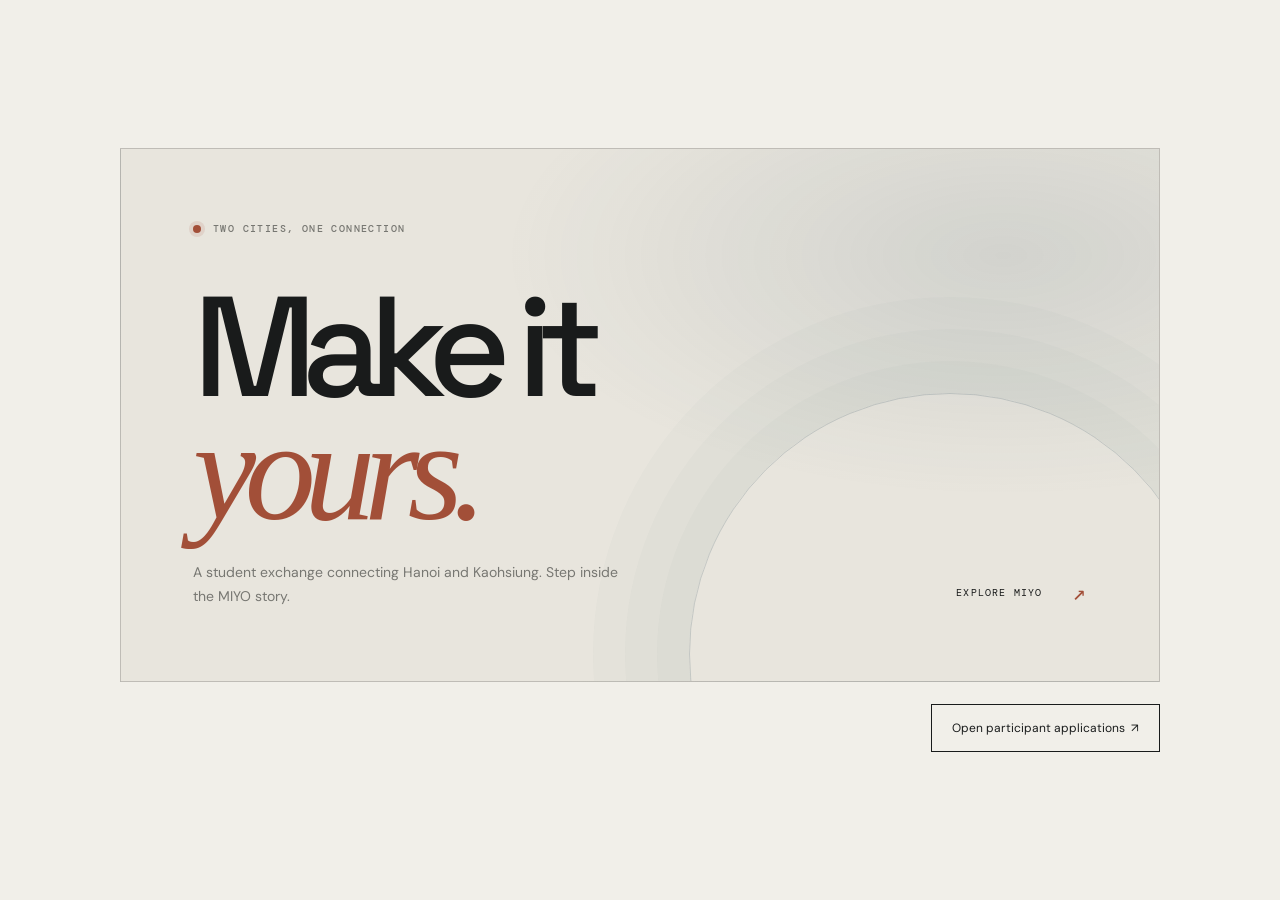
==== commit ce00c486: "Add gated MIYO pages and editable student responses" ====
--- a/index.html
+++ b/index.html
@@ -2,92 +2,43 @@
 <html lang="en">
 <head>
   <meta charset="utf-8">
-  <meta name="viewport" content="width=device-width, initial-scale=1, viewport-fit=cover">
-  <meta name="description" content="MIYO — Make It Yours. A creative exchange connecting Hanoi and Kaohsiung.">
+  <meta name="viewport" content="width=device-width, initial-scale=1">
+  <meta name="description" content="MIYO — Make It Yours. A student exchange connecting Hanoi and Kaohsiung.">
   <meta name="theme-color" content="#f1efe9">
-  <title>MIYO — Two Cities, One Connection</title>
+  <title>MIYO — Make It Yours</title>
   <link rel="preconnect" href="https://fonts.googleapis.com">
   <link rel="preconnect" href="https://fonts.gstatic.com" crossorigin>
   <link href="https://fonts.googleapis.com/css2?family=DM+Mono:wght@400;500&family=DM+Sans:wght@400;500;600;700&family=Space+Grotesk:wght@400;500;600;700&display=swap" rel="stylesheet">
-  <link rel="stylesheet" href="miyo.css">
-  <script src="miyo.js" defer></script>
+  <style>
+    :root { color-scheme: light; --paper: #f1efe9; --ink: #191b1b; --muted: #777772; --accent: #a24f38; --blue: #334f60; --mono: "DM Mono", monospace; --display: "Space Grotesk", sans-serif; --sans: "DM Sans", sans-serif; }
+    * { box-sizing: border-box; }
+    body { min-height: 100vh; min-height: 100svh; display: grid; place-items: center; margin: 0; padding: 32px; background: var(--paper); color: var(--ink); font-family: var(--sans); }
+    main { width: min(100%, 1040px); }
+    .banner { position: relative; display: flex; min-height: min(58vh, 480px); flex-direction: column; justify-content: space-between; overflow: hidden; padding: clamp(28px, 6vw, 72px); border: 1px solid rgba(25, 27, 27, .2); background: radial-gradient(ellipse at 85% 20%, rgba(51, 79, 96, .12), transparent 40%), #e8e5dd; color: inherit; text-decoration: none; }
+    .banner::after { position: absolute; right: -5%; bottom: -44%; width: min(48vw, 520px); aspect-ratio: 1; border: 1px solid rgba(51, 79, 96, .2); border-radius: 50%; content: ""; box-shadow: 0 0 0 32px rgba(51,79,96,.025), 0 0 0 64px rgba(51,79,96,.025), 0 0 0 96px rgba(51,79,96,.025); pointer-events: none; }
+    .eyebrow { display: flex; align-items: center; gap: 12px; color: var(--muted); font: 500 10px/1.5 var(--mono); letter-spacing: .14em; }
+    .dot { width: 8px; height: 8px; border-radius: 50%; background: var(--accent); box-shadow: 0 0 0 4px rgba(162,79,56,.12); }
+    h1 { position: relative; z-index: 1; max-width: 750px; margin: 50px 0 25px; font: 500 clamp(60px, 12vw, 142px)/.86 var(--display); letter-spacing: -.105em; }
+    h1 em { color: var(--accent); font: italic 400 1em/.9 Georgia, serif; letter-spacing: -.08em; }
+    .bottom { position: relative; z-index: 1; display: flex; align-items: end; justify-content: space-between; gap: 24px; }
+    .bottom p { max-width: 430px; margin: 0; color: var(--muted); font-size: 14px; line-height: 1.7; }
+    .open { display: flex; align-items: center; gap: 30px; font: 400 10px/1.5 var(--mono); letter-spacing: .12em; }
+    .arrow { color: var(--accent); font-size: 22px; transition: transform .2s; }
+    .banner:hover .arrow { transform: translate(4px, -4px); }
+    .actions { display: flex; justify-content: flex-end; padding-top: 22px; }
+    .button { display: inline-flex; min-height: 48px; align-items: center; justify-content: center; padding: 0 20px; border: 1px solid var(--ink); color: var(--ink); font-size: 12px; text-decoration: none; transition: background .2s, color .2s; }
+    .button:hover { background: var(--ink); color: var(--paper); }
+    @media (max-width: 600px) { body { padding: 16px; } .banner { min-height: 62svh; padding: 28px 24px; } h1 { margin: 50px 0 24px; font-size: clamp(58px, 16vw, 90px); } .bottom { align-items: flex-start; flex-direction: column; } .actions { justify-content: stretch; } .button { width: 100%; } }
+  </style>
 </head>
 <body>
-  <a class="skip-link" href="#main">Skip to content</a>
-  <header class="site-header" id="top">
-    <a class="wordmark" href="#top" aria-label="MIYO home">MIYO<span class="wordmark-dot">.</span></a>
-    <p class="header-note">AN EXCHANGE IN MOTION <span>·</span> 2026</p>
-    <nav class="main-nav" aria-label="Main navigation">
-      <a href="#about">About</a><a href="#story">Story</a><a href="#experience">Experience</a><a href="#faq">FAQ</a>
-    </nav>
-    <a class="nav-questions" href="applications/">Questions <span aria-hidden="true">↗</span></a>
-  </header>
-
-  <main id="main">
-    <section class="hero" aria-labelledby="hero-title">
-      <div class="hero-index mono"><span>INDEPENDENT PROJECT</span><span>HÀ NỘI / CAO HÙNG</span></div>
-      <div class="hero-stage" data-parallax>
-        <p class="hero-kicker"><span class="live-dot" aria-hidden="true"></span> TWO CITIES, ONE CONNECTION</p>
-        <h1 id="hero-title" class="city-lockup"><span class="city-name city-hanoi">HANOI</span><span class="cross" aria-label="and">×</span><span class="city-name city-kaohsiung">KAOHSIUNG</span></h1>
-        <svg class="connection-art" viewBox="0 0 1200 230" role="img" aria-labelledby="connection-title connection-desc" preserveAspectRatio="none">
-          <title id="connection-title">A line connecting Hanoi and Kaohsiung</title>
-          <desc id="connection-desc">A fine animated line travels between two points, a visual metaphor for the student exchange.</desc>
-          <path class="line-guide" d="M65 166 C270 166 304 58 480 112 S814 195 1135 54"/>
-          <path class="line-draw" d="M65 166 C270 166 304 58 480 112 S814 195 1135 54"/>
-          <circle class="line-point point-a" cx="65" cy="166" r="5"/><circle class="line-point point-b" cx="1135" cy="54" r="5"/>
-          <circle class="line-orbit" cx="65" cy="166" r="13"/><circle class="line-orbit" cx="1135" cy="54" r="13"/>
-        </svg>
-        <div class="city-captions mono"><p><span>21°01′N 105°51′E</span><b>VIETNAM</b></p><p><span>22°37′N 120°18′E</span><b>TAIWAN</b></p></div>
-      </div>
-      <div class="hero-bottom"><p class="hero-subtitle">A little closer,<br>across the distance.</p><p class="hero-aside">A student exchange between<br>Hoang Mai Star School and<br>Chung Shan Industrial &amp; Commercial School.</p><a class="scroll-cue mono" href="#about"><span>SCROLL TO EXPLORE</span><i aria-hidden="true">↓</i></a></div>
-    </section>
-
-    <section class="intro section-pad" id="about" aria-labelledby="about-title">
-      <div class="section-label mono"><span>01 — THE IDEA</span><span>ABOUT MIYO</span></div>
-      <div class="intro-grid">
-        <h2 id="about-title" class="display-heading">Make it<br><em>yours.</em></h2>
-        <div class="intro-copy"><p class="copy-lead">MIYO is a small creative project about the details that make each of us unmistakably ourselves—and the connections that let us share them.</p><p>Made in the spirit of a student exchange between Hoang Mai Star School in Hanoi and Chung Shan Industrial &amp; Commercial School in Kaohsiung, MIYO creates room for curiosity, conversation, and memories made together.</p><a class="text-link" href="#story">A little more about the connection <span aria-hidden="true">↘</span></a></div>
-      </div>
-      <div class="margin-note mono" aria-hidden="true">MAKE / SHARE / REMEMBER</div>
-    </section>
-
-    <section class="story section-pad" id="story" aria-labelledby="story-title">
-      <div class="section-label mono"><span>02 — THE CONNECTION</span><span>OUR STORY</span></div>
-      <div class="story-grid">
-        <div class="story-heading"><p class="overline">FROM HANOI, WITH CURIOSITY</p><h2 id="story-title" class="display-heading">Different<br>streets.<br><em>Shared moments.</em></h2></div>
-        <div class="story-body"><span class="story-glyph" aria-hidden="true">“</span><p class="copy-lead">An exchange begins before anyone gets on a plane. It begins with a question, a name remembered, a small detail offered across the distance.</p><p>MIYO takes its inspiration from the student exchange between Hoang Mai Star School and Chung Shan Industrial &amp; Commercial School. Two school communities, two cities, and the chance to meet one another with openness.</p><p>This is an invitation to take part in that connection. The best parts are still being made together.</p><span class="story-rule" aria-hidden="true"></span><p class="story-signoff mono">HANOI, VIETNAM <span>↔</span> KAOHSIUNG, TAIWAN</p></div>
-      </div>
-      <div class="story-graphic" aria-hidden="true"><span>H</span><span class="graphic-thread"></span><span>K</span><small class="mono">A LINE BETWEEN US</small></div>
-    </section>
-
-    <section class="experience section-pad" id="experience" aria-labelledby="experience-title">
-      <div class="section-label mono"><span>03 — TAKE PART</span><span>AN OPEN INVITATION</span></div>
-      <div class="experience-grid"><div><p class="overline">A NOTE FROM ONE CITY TO ANOTHER</p><h2 id="experience-title" class="display-heading">Connection<br>is something<br><em>we make.</em></h2></div>
-        <div class="experience-interactive"><p class="experience-prompt mono">MOVE THROUGH THE WORDS</p><div class="word-field" aria-live="polite"><span class="word word-one">curiosity</span><span class="word word-two">kindness</span><span class="word word-three">memory</span><span class="word word-four">you</span></div><p class="experience-copy">Every exchange is made of small things: a story told, a new perspective, a familiar feeling in an unfamiliar place.</p><a class="round-link" href="applications/" aria-label="Open the MIYO questionnaire"><span>SHARE A LITTLE<br>ABOUT YOURSELF</span><i aria-hidden="true">↗</i></a></div></div>
-      <div class="experience-bottom mono"><span>NO TWO STORIES ARE THE SAME.</span><span>THAT'S THE POINT.</span></div>
-    </section>
-
-    <section class="faq section-pad" id="faq" aria-labelledby="faq-title">
-      <div class="section-label mono"><span>04 — GOOD TO KNOW</span><span>FAQ</span></div>
-      <div class="faq-grid"><h2 id="faq-title" class="display-heading">A few<br><em>answers.</em></h2><div class="faq-list">
-        <details><summary>What is MIYO? <span aria-hidden="true">+</span></summary><p>MIYO means “Make It Yours.” It is a creative project inspired by the student exchange between Hoang Mai Star School in Hanoi and Chung Shan Industrial &amp; Commercial School in Kaohsiung.</p></details>
-        <details><summary>Who is the project for? <span aria-hidden="true">+</span></summary><p>It is for the students and educators taking part in this exchange. The Questions page is intended for participants who have received an access code from their teacher.</p></details>
-        <details><summary>What happens on the Questions page? <span aria-hidden="true">+</span></summary><p>Participants can share a few personal details, interests, preferences, and a photo. The form explains its photo consent request before submission. Please use the page only if you have been invited to participate.</p></details>
-        <details><summary>When and where will activities take place? <span aria-hidden="true">+</span></summary><p>The public project details do not currently include confirmed dates or an activity schedule. Please check with your school for verified information.</p></details>
-        <details><summary>Where can I ask a question? <span aria-hidden="true">+</span></summary><p>A public contact address has not been provided yet. Please contact your school or the teacher coordinating your exchange.</p></details>
-      </div></div>
-    </section>
-
-    <section class="privacy section-pad" id="privacy" aria-labelledby="privacy-title">
-      <div class="section-label mono"><span>05 — TRANSPARENCY</span><span>PRIVACY NOTES</span></div>
-      <div class="privacy-grid"><div><p class="review-flag mono">DRAFT — REQUIRES SCHOOL REVIEW</p><h2 id="privacy-title" class="display-heading">Your details<br>deserve <em>care.</em></h2><p class="privacy-intro">This draft describes the questionnaire as currently implemented. It is not a substitute for confirmation by the schools responsible for the project.</p></div>
-        <div class="privacy-copy"><h3>What the form asks for</h3><p>The Questions page uses an access code and may ask for a participant's name, nickname, role, class or position, zodiac sign, interests, favorite color, food preferences, and a photo. The form also records a photo-consent choice. Do not submit information unless you are an invited participant and understand the request.</p><h3>Why information is requested</h3><p>The form presents these questions to help the exchange team learn participant preferences and prepare for the exchange. The responsible schools must confirm the exact purposes and who may use each item before this draft is published as a final policy.</p><h3>Storage, access, and photos</h3><p>The questionnaire sends submissions to a Google Apps Script endpoint. The local backend source is written to append answers to Google Sheets and save uploaded photos to Google Drive, but the deployed configuration and current access settings have not been independently verified. The backend source describes uploaded files as private in Drive; the schools must confirm actual account access, sharing settings, storage region, safeguards, and any onward sharing.</p><h3>Third-party assets</h3><p>This page requests typefaces from Google Fonts. A visitor's browser connects to Google's font servers to load them. The project owners should review the provider's current data handling and confirm whether this external font service is appropriate before public release.</p><h3>Editing, AI, and other processing</h3><p>The questionnaire asks for consent to let the “Trung Sơn team” use and edit a photo for internal use. Whether images are processed with AI or any other external editing service has not been confirmed. No AI-processing practice is stated here; the project owners must confirm this before launch.</p><h3>Retention, deletion, and consent</h3><p>No retention period, deletion process, privacy contact, or process for withdrawing consent has been provided. These details—and any requirements for participants under 18 and their guardians—must be confirmed by both schools. To ask about an existing response, contact the teacher who gave you your access code.</p><p class="privacy-review-note mono">PUBLISHING BLOCKER: confirm the outstanding privacy details with both schools before treating this draft as final.</p></div></div>
-    </section>
-
-    <section class="contact section-pad" id="contact" aria-labelledby="contact-title"><div class="section-label mono"><span>06 — KEEP IN TOUCH</span><span>CONTACT</span></div><div class="contact-main"><p class="overline">TWO CITIES, STILL IN THE MAKING</p><h2 id="contact-title">More, <em>soon.</em></h2><p>For questions about participating, please reach out to the teacher coordinating your exchange. A project email or other public contact will be added once verified.</p><a class="contact-link" href="applications/">PARTICIPANT QUESTIONS <span aria-hidden="true">↗</span></a></div><p class="contact-aside mono">HANOI<br>21°01′N<br><br>KAOHSIUNG<br>22°37′N</p></section>
-
-    <section class="closing" aria-label="MIYO closing message"><p class="closing-word">Make it <em>yours.</em></p><div class="closing-meta mono"><span>MIYO — AN EXCHANGE IN MOTION</span><a href="#top">BACK TO THE BEGINNING ↑</a><span>HANOI × KAOHSIUNG · 2026</span></div></section>
+  <main>
+    <a class="banner" href="neededaccess/miyo/" aria-label="Open the MIYO website">
+      <span class="eyebrow"><span class="dot" aria-hidden="true"></span> TWO CITIES, ONE CONNECTION</span>
+      <h1>Make it<br><em>yours.</em></h1>
+      <span class="bottom"><p>A student exchange connecting Hanoi and Kaohsiung. Step inside the MIYO story.</p><span class="open">EXPLORE MIYO <span class="arrow" aria-hidden="true">↗</span></span></span>
+    </a>
+    <div class="actions"><a class="button" href="applications/">Open participant applications&nbsp; ↗</a></div>
   </main>
-  <footer class="site-footer mono"><a href="#top">MIYO<span>.</span></a><a href="#privacy">PRIVACY NOTES</a><span>AN INDEPENDENT STUDENT EXCHANGE PROJECT</span><span>© 2026 MIYO</span></footer>
 </body>
 </html>
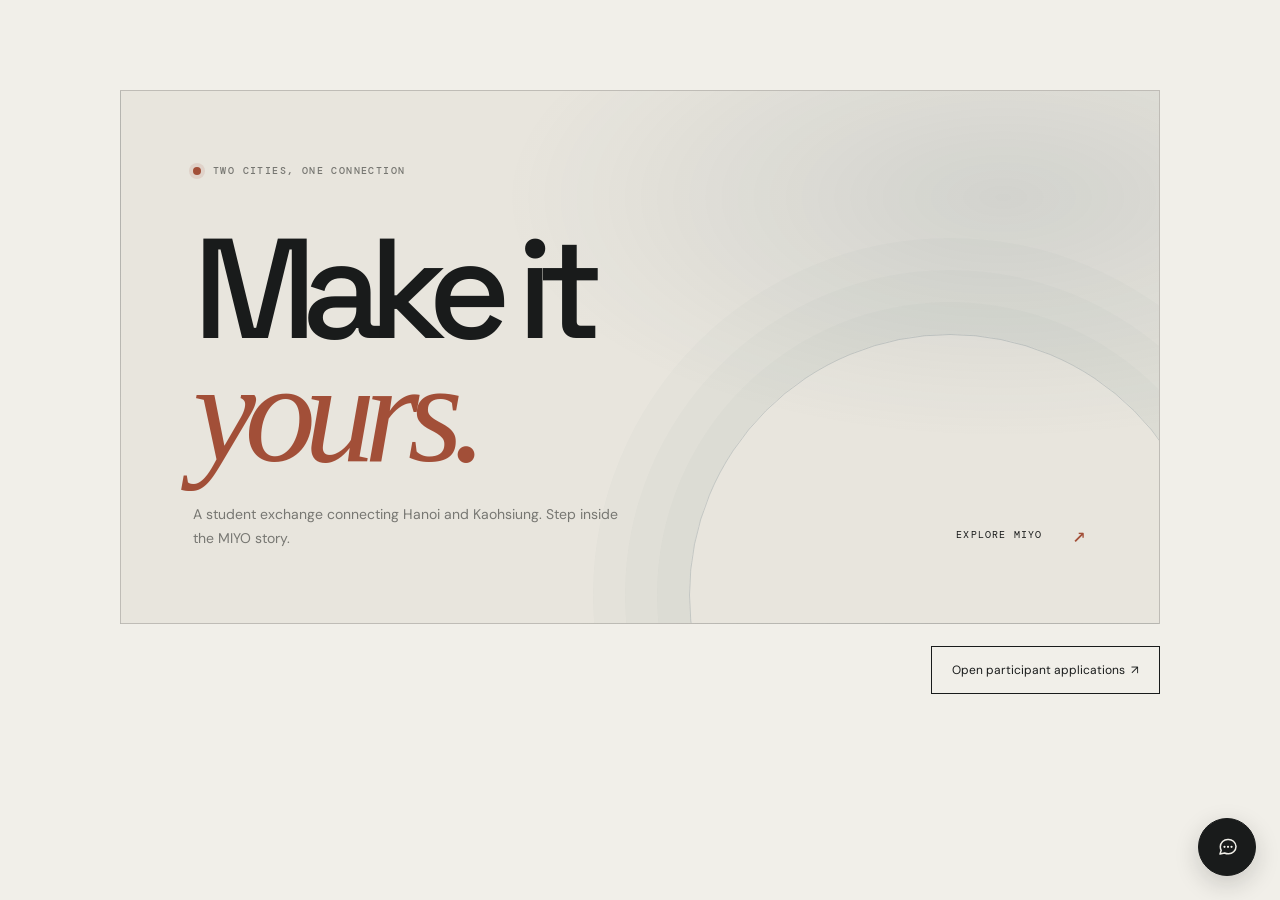
==== commit 9772d7f0: "Add MIYO Assistant chat and webhook bridge" ====
--- a/index.html
+++ b/index.html
@@ -9,6 +9,7 @@
   <link rel="preconnect" href="https://fonts.googleapis.com">
   <link rel="preconnect" href="https://fonts.gstatic.com" crossorigin>
   <link href="https://fonts.googleapis.com/css2?family=DM+Mono:wght@400;500&family=DM+Sans:wght@400;500;600;700&family=Space+Grotesk:wght@400;500;600;700&display=swap" rel="stylesheet">
+  <link rel="stylesheet" href="shared/miyo-chat.css">
   <style>
     :root { color-scheme: light; --paper: #f1efe9; --ink: #191b1b; --muted: #777772; --accent: #a24f38; --blue: #334f60; --mono: "DM Mono", monospace; --display: "Space Grotesk", sans-serif; --sans: "DM Sans", sans-serif; }
     * { box-sizing: border-box; }
@@ -40,5 +41,7 @@
     </a>
     <div class="actions"><a class="button" href="applications/">Open participant applications&nbsp; ↗</a></div>
   </main>
+  <script src="shared/miyo-config.js"></script>
+  <script src="shared/miyo-chat.js"></script>
 </body>
 </html>
--- a/shared/miyo-chat.css
+++ b/shared/miyo-chat.css
@@ -0,0 +1,158 @@
+[data-miyo-support-chat] {
+  --miyo-chat-paper: #f1efe9;
+  --miyo-chat-paper-light: #f1efe9;
+  --miyo-chat-ink: #191b1b;
+  --miyo-chat-muted: #777772;
+  --miyo-chat-line: rgba(25, 27, 27, .18);
+  --miyo-chat-accent: #a24f38;
+  --miyo-chat-blue: #334f60;
+  font-family: "DM Sans", Arial, sans-serif;
+}
+
+.miyo-chat-launcher {
+  position: fixed;
+  z-index: 40;
+  right: 24px;
+  bottom: 24px;
+  display: flex;
+  width: 58px;
+  height: 58px;
+  min-height: 58px;
+  align-items: center;
+  justify-content: flex-start;
+  gap: 0;
+  padding: 0 16px;
+  border: 1px solid var(--miyo-chat-ink);
+  border-radius: 999px;
+  background: var(--miyo-chat-ink);
+  color: var(--miyo-chat-paper-light);
+  font: 600 13px/1 "DM Sans", Arial, sans-serif;
+  white-space: nowrap;
+  box-shadow: 0 8px 24px rgba(25, 27, 27, .18);
+  cursor: pointer;
+  overflow: hidden;
+  transition: width .34s cubic-bezier(.2,.8,.2,1), transform .25s ease, background .2s ease, border-color .2s ease, box-shadow .25s ease;
+}
+.miyo-chat-launcher:hover,.miyo-chat-launcher:focus-visible,.miyo-chat-launcher.is-open { width: 204px; gap: 11px; border-color: var(--miyo-chat-accent); background: var(--miyo-chat-accent); box-shadow: 0 12px 30px rgba(25, 27, 27, .24); }
+.miyo-chat-launcher:hover,.miyo-chat-launcher:focus-visible { transform: translateY(-4px) scale(1.025); }
+.miyo-chat-launcher.is-open,.miyo-chat-launcher.is-open:hover,.miyo-chat-launcher.is-open:focus-visible { width: 204px; gap: 11px; transform: none; }
+.miyo-chat-launcher-icon {
+  display: grid;
+  width: 26px;
+  min-width: 26px;
+  height: 26px;
+  place-items: center;
+}
+.miyo-chat-launcher-icon svg { display: block; width: 24px; height: 24px; stroke: currentColor; stroke-linecap: round; stroke-linejoin: round; stroke-width: 1.5; }
+.miyo-chat-launcher-icon svg path:last-child { stroke-width: 2.2; }
+.miyo-chat-launcher-label { max-width: 0; overflow: hidden; opacity: 0; transform: translateX(-5px); transition: max-width .28s ease, opacity .18s ease .04s, transform .25s ease; }
+.miyo-chat-launcher:hover .miyo-chat-launcher-label,.miyo-chat-launcher:focus-visible .miyo-chat-launcher-label,.miyo-chat-launcher.is-open .miyo-chat-launcher-label { max-width: 150px; opacity: 1; transform: translateX(0); }
+.miyo-chat-launcher:focus-visible { outline: 2px solid var(--miyo-chat-accent); outline-offset: 4px; }
+@media(hover: none) {
+  .miyo-chat-launcher { width: 58px; }
+  .miyo-chat-launcher .miyo-chat-launcher-label { display: none; }
+}
+
+.miyo-chat-panel {
+  position: fixed;
+  z-index: 41;
+  right: 24px;
+  bottom: 92px;
+  display: flex;
+  width: min(390px, calc(100vw - 32px));
+  height: min(470px, calc(100dvh - 124px));
+  flex-direction: column;
+  overflow: hidden;
+  border: 1px solid rgba(25, 27, 27, .16);
+  border-radius: 2px;
+  background: var(--miyo-chat-paper);
+  color: var(--miyo-chat-ink);
+  box-shadow: 0 18px 60px rgba(25, 27, 27, .2);
+  font: 400 14px/1.55 "DM Sans", Arial, sans-serif;
+  animation: miyo-chat-enter .22s ease-out;
+}
+.miyo-chat-panel[hidden] { display: none; }
+@keyframes miyo-chat-enter { from { opacity: 0; transform: translateY(9px); } to { opacity: 1; transform: translateY(0); } }
+
+.miyo-chat-header {
+  position: relative;
+  display: flex;
+  min-height: 76px;
+  align-items: center;
+  justify-content: space-between;
+  padding: 14px 18px;
+  border-bottom: 1px solid var(--miyo-chat-line);
+  background: var(--miyo-chat-paper);
+  color: var(--miyo-chat-ink);
+}
+.miyo-chat-header::after { position: absolute; right: 0; bottom: -1px; width: 25%; height: 2px; background: var(--miyo-chat-accent); content: ""; }
+.miyo-chat-header>div { display: grid; gap: 5px; }
+.miyo-chat-header strong { font: 600 19px/1.1 "Space Grotesk", Arial, sans-serif; letter-spacing: -.035em; }
+.miyo-chat-status { display: flex; align-items: center; gap: 7px; color: var(--miyo-chat-blue); font: 500 9px/1.3 "DM Mono", monospace; letter-spacing: .025em; }
+.miyo-chat-status i { width: 7px; height: 7px; border-radius: 50%; background: #92b89c; box-shadow: 0 0 0 3px rgba(146, 184, 156, .14); }
+.miyo-chat-close { width: 36px; height: 36px; border: 1px solid var(--miyo-chat-line); border-radius: 50%; background: transparent; color: var(--miyo-chat-ink); font: 300 24px/1 "DM Sans", sans-serif; cursor: pointer; transition: background .15s ease, color .15s ease, border-color .15s ease; }
+.miyo-chat-close:hover { border-color: var(--miyo-chat-accent); background: var(--miyo-chat-accent); color: #fff; }
+.miyo-chat-close:disabled { opacity: .55; cursor: wait; }
+
+.miyo-chat-start,.miyo-chat-ended { display: flex; flex: 1; flex-direction: column; justify-content: center; gap: 13px; padding: 27px 25px; text-align: left; }
+.miyo-chat-start::before { margin-bottom: 2px; color: var(--miyo-chat-blue); content: "A LITTLE CLOSER, WHEN YOU NEED US"; font: 500 9px/1.4 "DM Mono", monospace; letter-spacing: .12em; }
+.miyo-chat-start p,.miyo-chat-ended p { margin: 0; }
+.miyo-chat-start [data-chat-intro] { max-width: 270px; font: 500 25px/1.2 "Space Grotesk", Arial, sans-serif; letter-spacing: -.04em; }
+.miyo-chat-privacy,.miyo-chat-notice { color: var(--miyo-chat-muted); font-size: 12px; }
+.miyo-chat-start-button,.miyo-chat-ended button,.miyo-chat-form button {
+  min-height: 44px;
+  padding: 0 17px;
+  border: 1px solid var(--miyo-chat-ink);
+  border-radius: 2px;
+  background: var(--miyo-chat-ink);
+  color: var(--miyo-chat-paper-light);
+  font: 600 12px "DM Sans", Arial, sans-serif;
+  cursor: pointer;
+  transition: background .16s ease, border-color .16s ease;
+}
+.miyo-chat-start-button:hover,.miyo-chat-ended button:hover,.miyo-chat-form button:hover { border-color: var(--miyo-chat-accent); background: var(--miyo-chat-accent); }
+.miyo-chat-start-button:disabled,.miyo-chat-form button:disabled { opacity: .7; cursor: wait; }
+
+.miyo-chat-conversation { display: flex; min-height: 0; flex: 1; flex-direction: column; padding: 12px 14px 10px; }
+.miyo-chat-conversation[hidden],.miyo-chat-start[hidden],.miyo-chat-ended[hidden] { display: none; }
+.miyo-chat-messages { display: flex; min-height: 0; flex: 1; flex-direction: column; gap: 9px; overflow-y: auto; padding: 3px 3px 10px; scrollbar-color: #c5bfb3 transparent; scrollbar-width: thin; }
+.miyo-chat-message { max-width: 82%; padding: 9px 12px; border: 1px solid var(--miyo-chat-line); overflow-wrap: anywhere; }
+.miyo-chat-message.is-user { align-self: flex-end; border-color: transparent; background: #e8e5dd; }
+.miyo-chat-message.is-support { align-self: flex-start; border-color: var(--miyo-chat-line); background: rgba(250, 249, 246, .74); }
+.miyo-chat-message.is-pending { opacity: .72; }
+.miyo-chat-message.is-failed { border-color: var(--miyo-chat-accent); opacity: 1; }
+.miyo-chat-message strong { display: block; margin-bottom: 4px; color: var(--miyo-chat-accent); font: 500 9px/1.3 "DM Mono", monospace; letter-spacing: .04em; text-transform: uppercase; }
+.miyo-chat-message p { margin: 0; white-space: pre-wrap; }
+.miyo-chat-notice { min-height: 16px; margin: 2px 0 6px; }
+.miyo-chat-form { display: flex; align-items: flex-end; gap: 8px; }
+.miyo-chat-form textarea { min-width: 0; height: 46px; min-height: 46px; max-height: 112px; flex: 1; resize: none; overflow-y: auto; padding: 12px 13px; border: 1px solid rgba(25, 27, 27, .22); border-radius: 2px; outline: none; background: rgba(250, 249, 246, .82); color: var(--miyo-chat-ink); font: 400 13px/1.45 "DM Sans", Arial, sans-serif; transition: border-color .15s ease, background .15s ease, box-shadow .15s ease; }
+.miyo-chat-form textarea:focus { border-color: var(--miyo-chat-blue); background: #faf9f6; box-shadow: 0 0 0 2px rgba(51, 79, 96, .08); }
+.miyo-chat-form textarea::placeholder { color: #777772; opacity: .85; }
+.miyo-chat-form button { min-width: 66px; min-height: 46px; padding: 0 13px; }
+.miyo-chat-form button:disabled { opacity: .45; cursor: wait; }
+.miyo-chat-cancel { align-self: flex-start; margin-top: 7px; padding: 4px 0; border: 0; background: transparent; color: var(--miyo-chat-muted); font: 400 11px "DM Sans", Arial, sans-serif; text-decoration: underline; text-underline-offset: 3px; cursor: pointer; }
+.miyo-chat-cancel:hover { color: var(--miyo-chat-accent); }
+.miyo-chat-sr { position: absolute; width: 1px; height: 1px; overflow: hidden; clip: rect(0,0,0,0); white-space: nowrap; }
+.miyo-chat-operation { position: absolute; z-index: 3; inset: 0; display: flex; flex-direction: column; align-items: center; justify-content: center; gap: 13px; background: rgba(241, 239, 233, .94); color: var(--miyo-chat-ink); font: 500 11px/1.5 "DM Mono", monospace; letter-spacing: .04em; text-align: center; }
+.miyo-chat-operation[hidden] { display: none; }
+.miyo-chat-spinner { width: 28px; height: 28px; border: 2px solid rgba(162, 79, 56, .2); border-top-color: var(--miyo-chat-accent); border-radius: 50%; animation: miyo-chat-spin .7s linear infinite; }
+@keyframes miyo-chat-spin { to { transform: rotate(360deg); } }
+
+.miyo-chat-modal { position: absolute; z-index: 2; inset: 0; display: grid; place-items: center; padding: 20px; background: rgba(25, 27, 27, .62); }
+.miyo-chat-modal[hidden] { display: none; }
+.miyo-chat-modal-card { width: min(100%, 320px); padding: 27px 23px 21px; border: 1px solid var(--miyo-chat-line); background: var(--miyo-chat-paper); box-shadow: 0 14px 38px #0003; text-align: left; }
+.miyo-chat-modal-mark { display: grid; width: 34px; height: 34px; place-items: center; margin-bottom: 16px; border-radius: 50%; background: rgba(162, 79, 56, .12); color: var(--miyo-chat-accent); font: 600 20px "Space Grotesk", sans-serif; }
+.miyo-chat-modal-card h2 { margin: 0 0 9px; font: 600 21px/1.2 "Space Grotesk", Arial, sans-serif; letter-spacing: -.03em; }
+.miyo-chat-modal-card p { margin: 0; color: #666762; font-size: 13px; }
+.miyo-chat-modal-card>div { display: flex; flex-direction: column-reverse; gap: 8px; margin-top: 21px; }
+.miyo-chat-modal-card button { min-height: 42px; border: 1px solid var(--miyo-chat-ink); border-radius: 2px; font: 600 12px "DM Sans", Arial, sans-serif; cursor: pointer; }
+.miyo-chat-modal-keep { background: transparent; color: var(--miyo-chat-ink); }
+.miyo-chat-modal-end { border-color: var(--miyo-chat-accent)!important; background: var(--miyo-chat-accent); color: #fff; }
+.miyo-chat-modal-end:hover { background: #783923; }
+
+@media(max-width: 480px) {
+  .miyo-chat-launcher { right: 14px; bottom: 14px; width: 54px; height: 54px; min-height: 54px; padding: 0 13px; }
+  .miyo-chat-panel { right: 8px; bottom: 82px; width: calc(100vw - 16px); height: min(470px, calc(100dvh - 100px)); }
+  .miyo-chat-launcher.is-open,.miyo-chat-launcher.is-open:hover,.miyo-chat-launcher.is-open:focus-visible { width: 54px; gap: 0; transform: none; }
+}
+@media(prefers-reduced-motion: reduce) { .miyo-chat-panel { animation: none; } .miyo-chat-launcher,.miyo-chat-launcher-label { transition: none; } .miyo-chat-spinner { animation-duration: 1.5s; } }
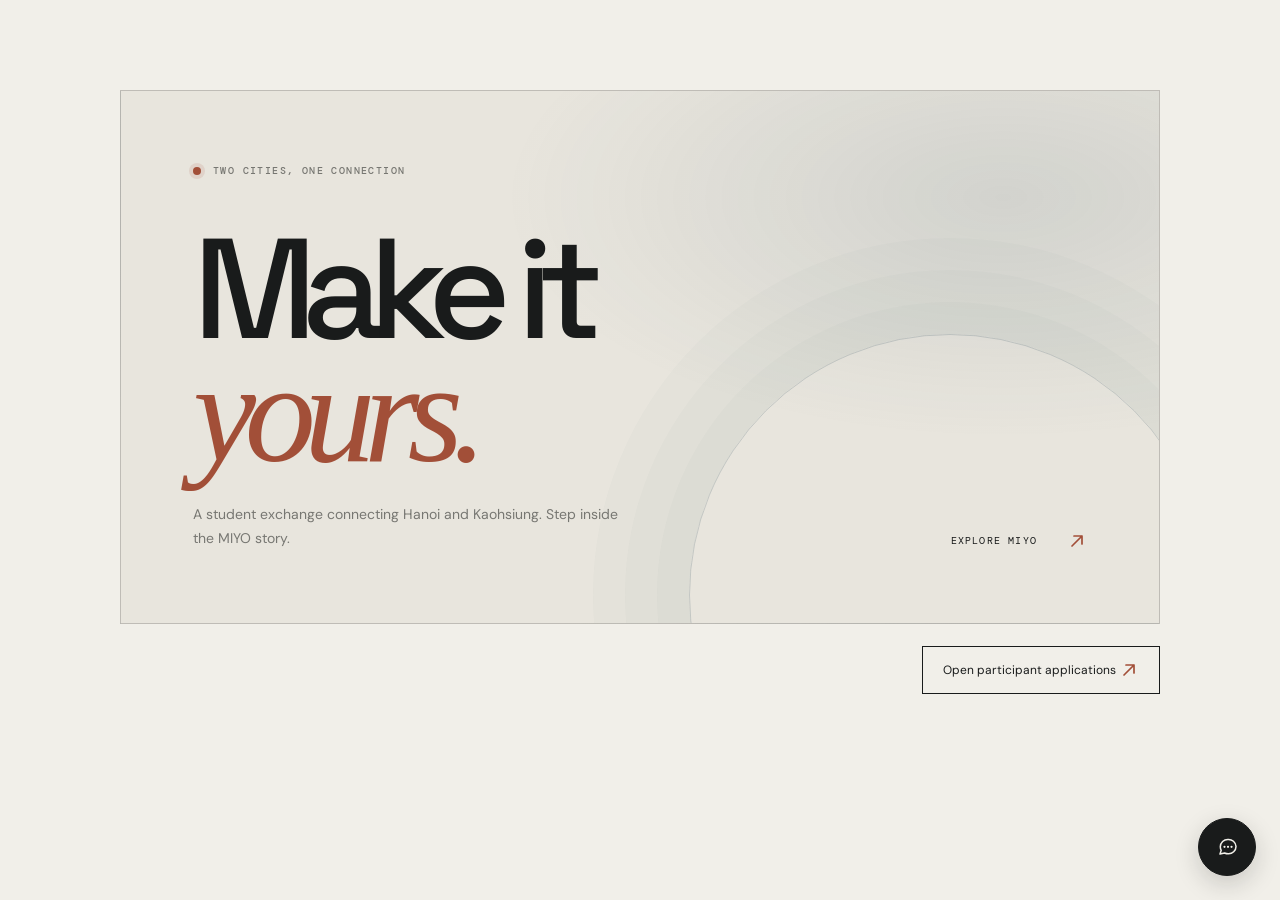
==== commit f0d9f30b: "Add Safari preview and consistent arrow icons" ====
--- a/index.html
+++ b/index.html
@@ -24,7 +24,8 @@
     .bottom { position: relative; z-index: 1; display: flex; align-items: end; justify-content: space-between; gap: 24px; }
     .bottom p { max-width: 430px; margin: 0; color: var(--muted); font-size: 14px; line-height: 1.7; }
     .open { display: flex; align-items: center; gap: 30px; font: 400 10px/1.5 var(--mono); letter-spacing: .12em; }
-    .arrow { color: var(--accent); font-size: 22px; transition: transform .2s; }
+    .arrow { display: inline-flex; width: 20px; height: 20px; flex: 0 0 20px; color: var(--accent); transition: transform .2s; }
+    .arrow svg { width: 100%; height: 100%; fill: none; stroke: currentColor; stroke-linecap: round; stroke-linejoin: round; stroke-width: 1.7; }
     .banner:hover .arrow { transform: translate(4px, -4px); }
     .actions { display: flex; justify-content: flex-end; padding-top: 22px; }
     .button { display: inline-flex; min-height: 48px; align-items: center; justify-content: center; padding: 0 20px; border: 1px solid var(--ink); color: var(--ink); font-size: 12px; text-decoration: none; transition: background .2s, color .2s; }
@@ -37,9 +38,9 @@
     <a class="banner" href="neededaccess/miyo/" aria-label="Open the MIYO website">
       <span class="eyebrow"><span class="dot" aria-hidden="true"></span> TWO CITIES, ONE CONNECTION</span>
       <h1>Make it<br><em>yours.</em></h1>
-      <span class="bottom"><p>A student exchange connecting Hanoi and Kaohsiung. Step inside the MIYO story.</p><span class="open">EXPLORE MIYO <span class="arrow" aria-hidden="true">↗</span></span></span>
+      <span class="bottom"><p>A student exchange connecting Hanoi and Kaohsiung. Step inside the MIYO story.</p><span class="open">EXPLORE MIYO <span class="arrow" aria-hidden="true"><svg viewBox="0 0 20 20"><path d="M5 15 15 5M7 5h8v8"/></svg></span></span></span>
     </a>
-    <div class="actions"><a class="button" href="applications/">Open participant applications&nbsp; ↗</a></div>
+    <div class="actions"><a class="button" href="applications/">Open participant applications&nbsp; <span class="arrow" aria-hidden="true"><svg viewBox="0 0 20 20"><path d="M5 15 15 5M7 5h8v8"/></svg></span></a></div>
   </main>
   <script src="shared/miyo-config.js"></script>
   <script src="shared/miyo-chat.js"></script>
